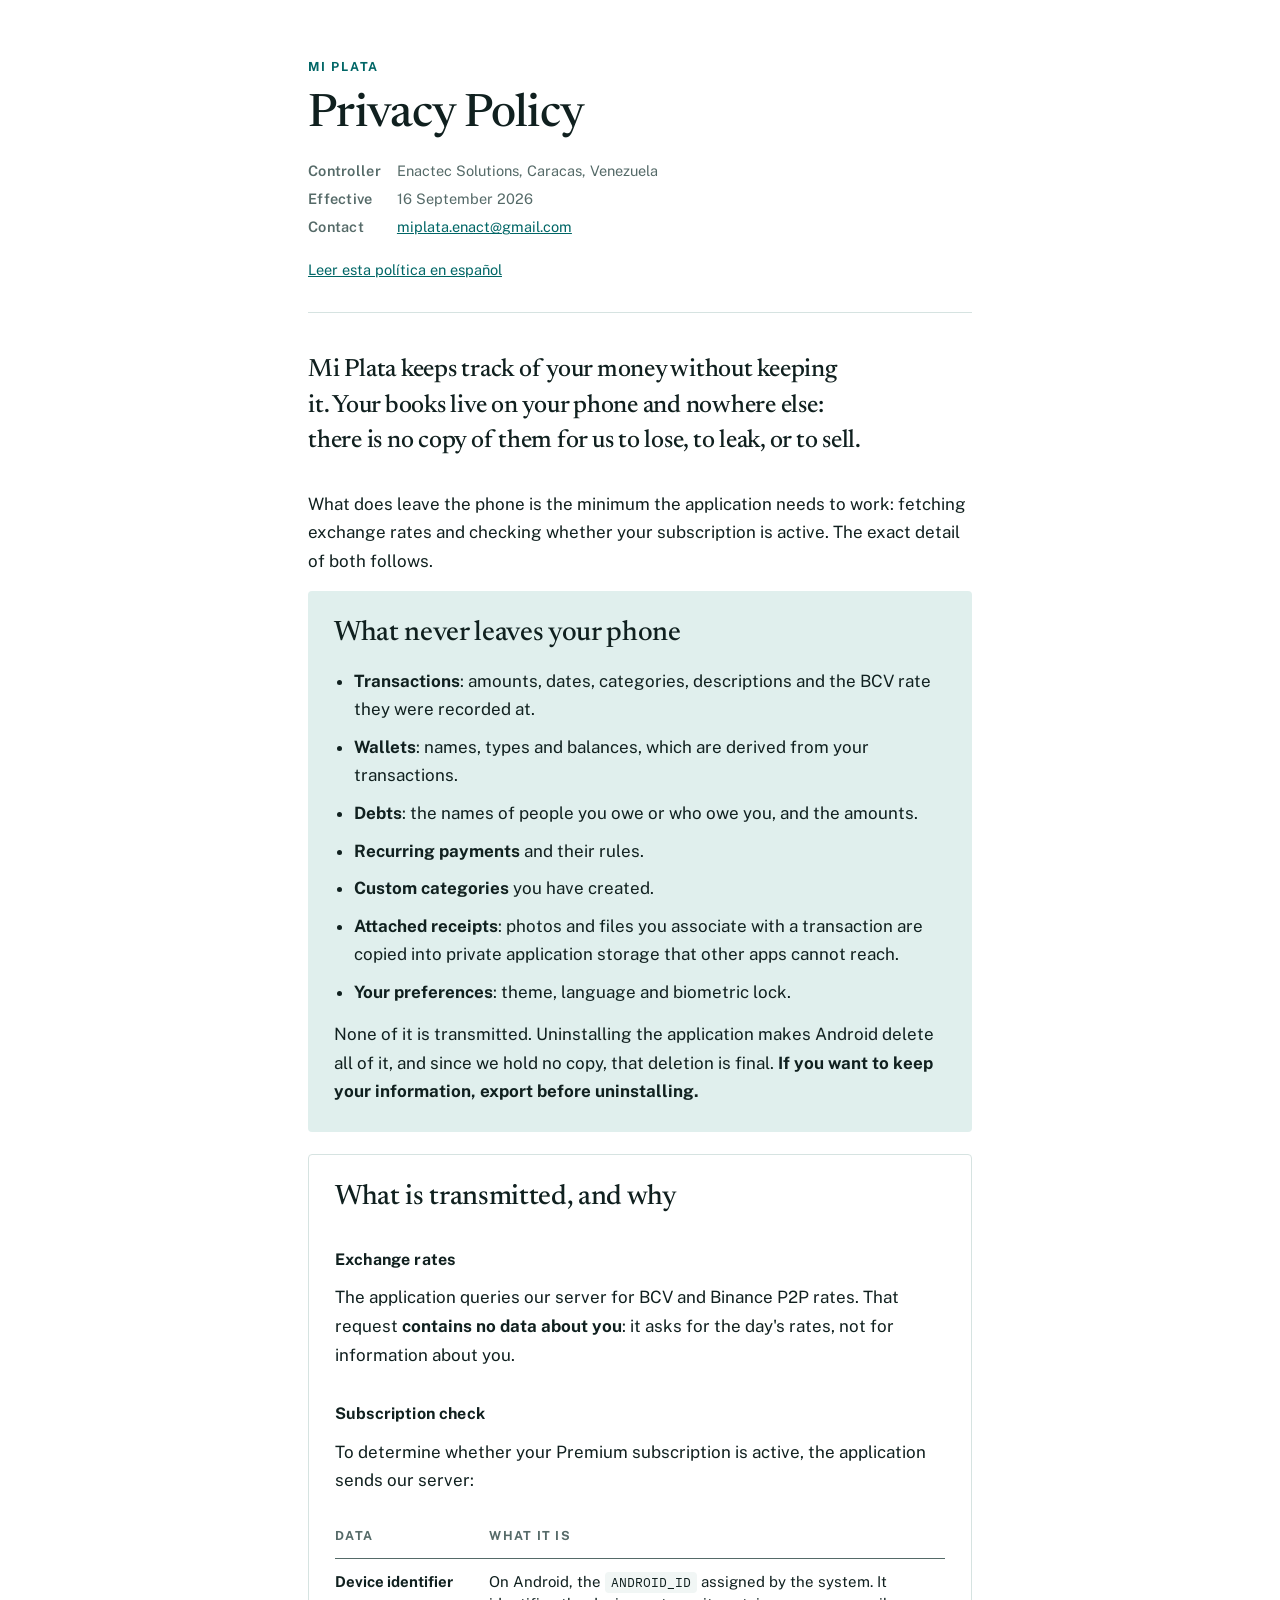
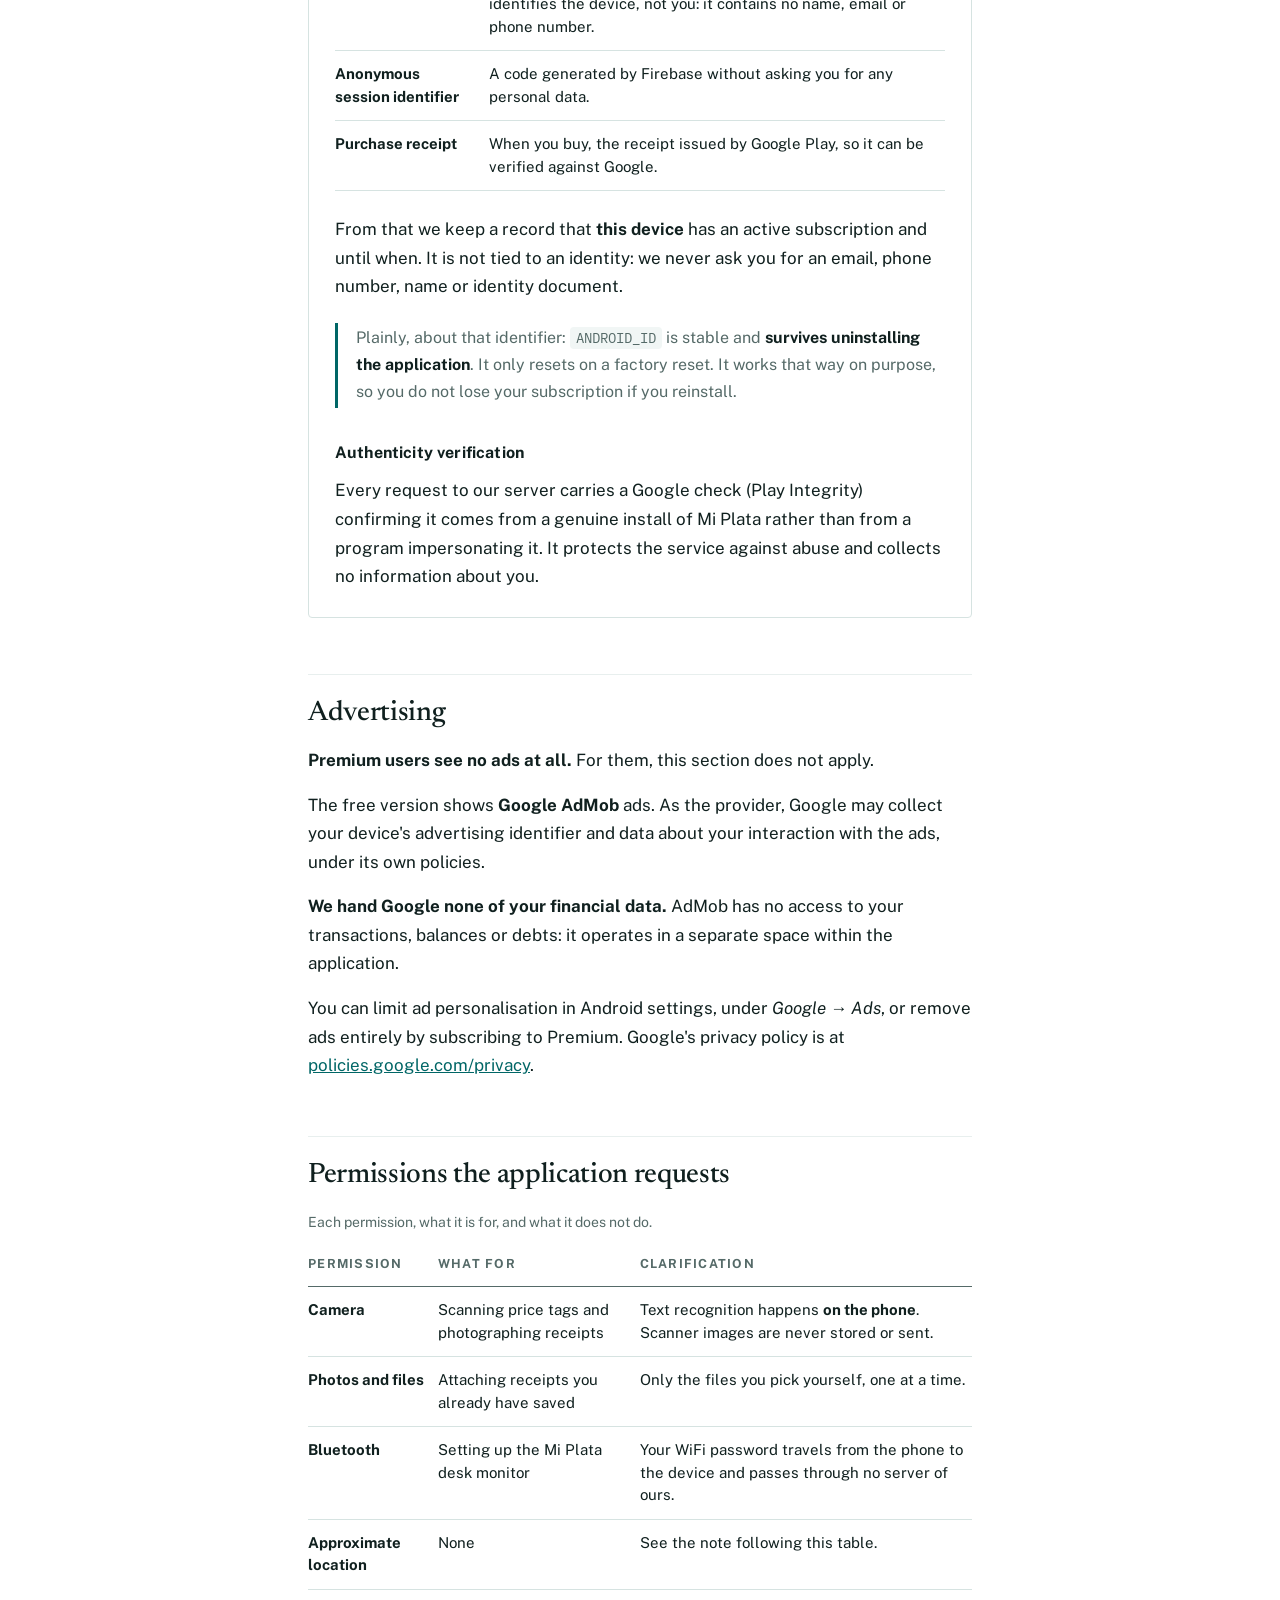
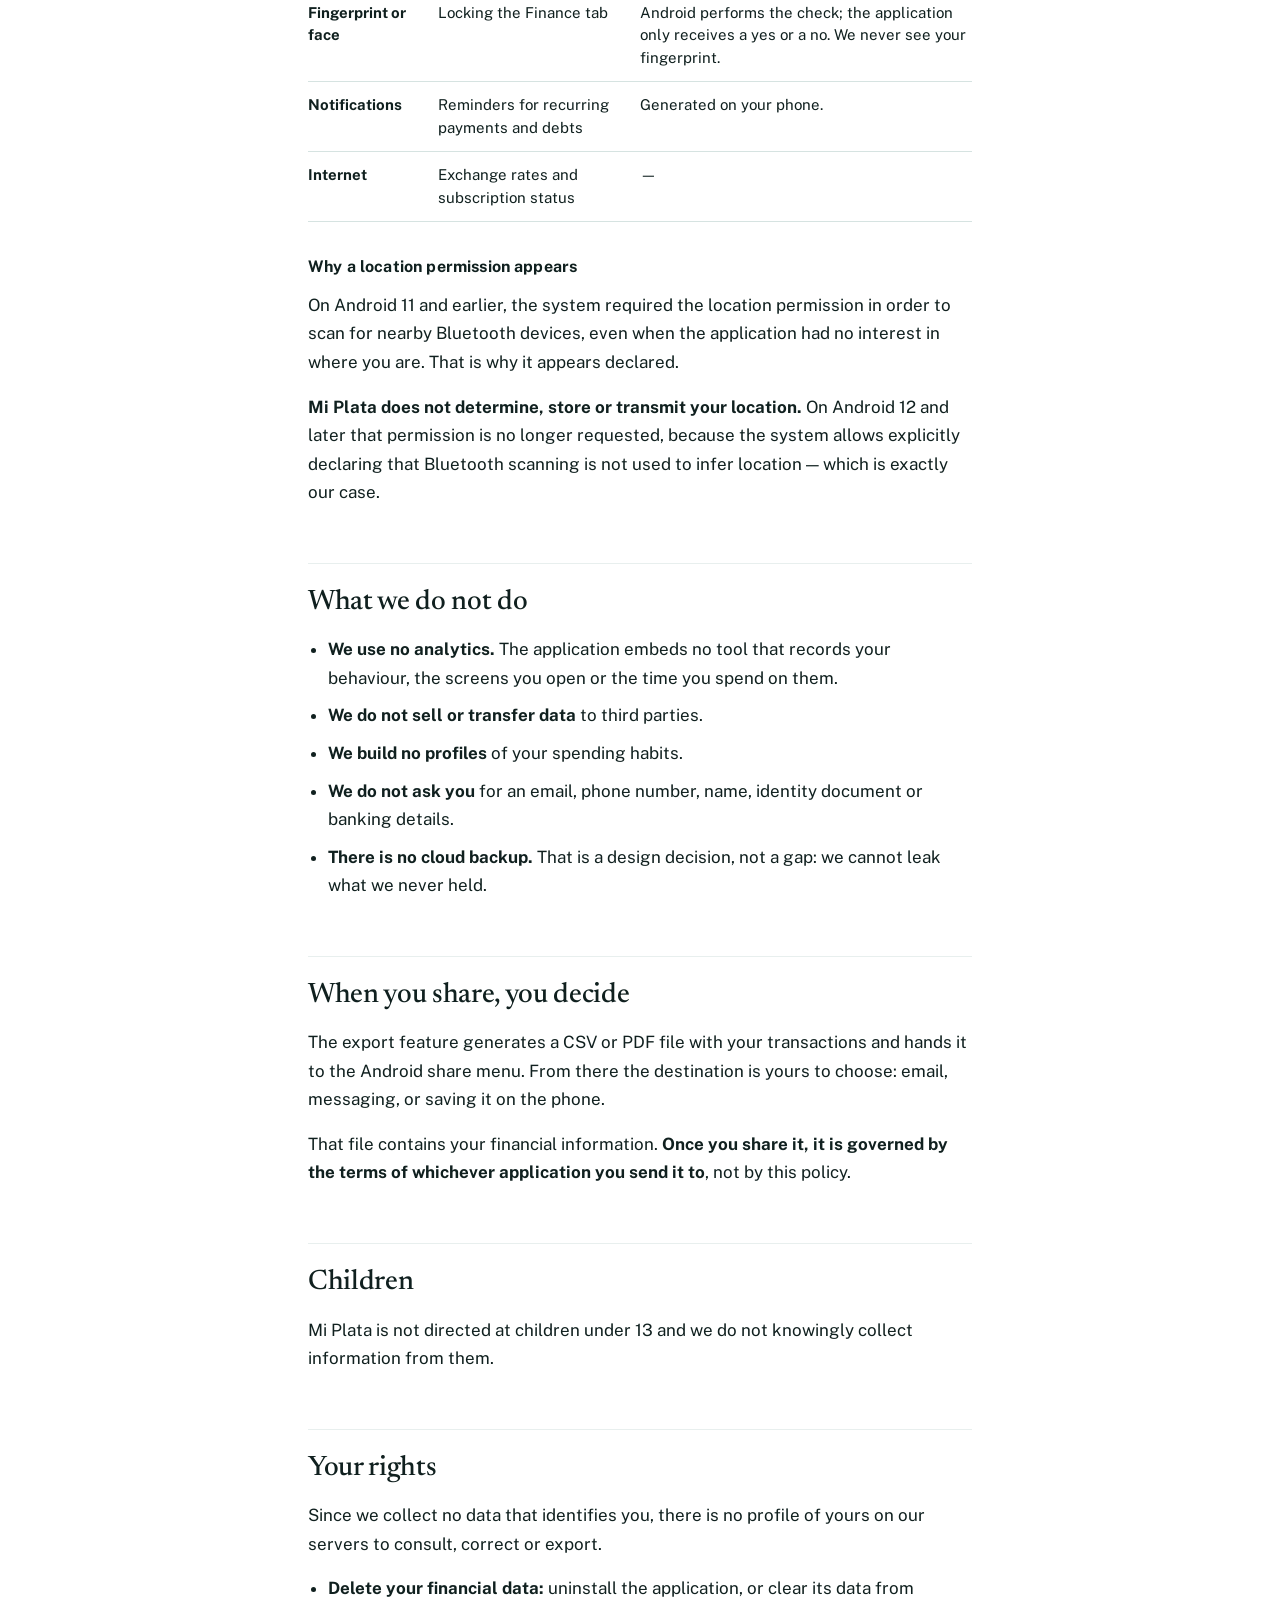
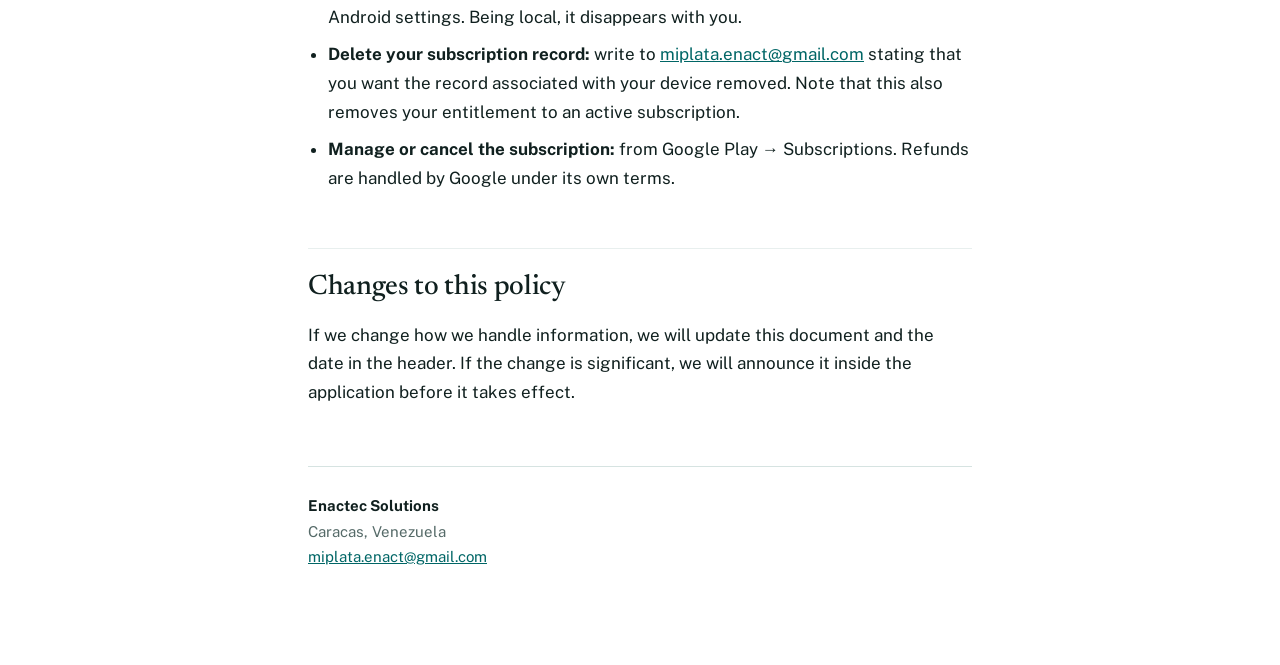
==== en/index.html @ 7cb0f6da "style: set the policy in the app's own visual identity The page is anchored on #006666, the colour t" ====
<!DOCTYPE html>
<html lang="en">
<head>
<meta charset="utf-8">
<meta name="viewport" content="width=device-width, initial-scale=1">
<title>Privacy Policy — Mi Plata</title>
<meta name="description" content="Mi Plata privacy policy. Your financial data never leaves your phone.">
<link rel="preconnect" href="https://fonts.googleapis.com">
<link rel="preconnect" href="https://fonts.gstatic.com" crossorigin>
<link rel="stylesheet" href="https://fonts.googleapis.com/css2?family=Newsreader:wght@400;500&family=Public+Sans:wght@400;600;700&family=IBM+Plex+Mono:wght@400&display=swap">
<link rel="stylesheet" href="../shared.css">
</head>
<body>
<div class="wrap">

<header class="masthead">
  <p class="eyebrow">Mi Plata</p>
  <h1>Privacy Policy</h1>
  <dl>
    <dt>Controller</dt><dd>Enactec Solutions, Caracas, Venezuela</dd>
    <dt>Effective</dt><dd>16 September 2026</dd>
    <dt>Contact</dt><dd><a href="mailto:miplata.enact@gmail.com">miplata.enact@gmail.com</a></dd>
  </dl>
  <p class="lang"><a href="../">Leer esta política en español</a></p>
</header>

<p class="thesis">Mi Plata keeps track of your money without keeping it. Your books live on your phone and nowhere else: there is no copy of them for us to lose, to leak, or to sell.</p>

<p>What does leave the phone is the minimum the application needs to work: fetching exchange rates and checking whether your subscription is active. The exact detail of both follows.</p>

<section class="stays">
  <h2>What never leaves your phone</h2>
  <ul>
    <li><strong>Transactions</strong>: amounts, dates, categories, descriptions and the BCV rate they were recorded at.</li>
    <li><strong>Wallets</strong>: names, types and balances, which are derived from your transactions.</li>
    <li><strong>Debts</strong>: the names of people you owe or who owe you, and the amounts.</li>
    <li><strong>Recurring payments</strong> and their rules.</li>
    <li><strong>Custom categories</strong> you have created.</li>
    <li><strong>Attached receipts</strong>: photos and files you associate with a transaction are copied into private application storage that other apps cannot reach.</li>
    <li><strong>Your preferences</strong>: theme, language and biometric lock.</li>
  </ul>
  <p>None of it is transmitted. Uninstalling the application makes Android delete all of it, and since we hold no copy, that deletion is final. <strong>If you want to keep your information, export before uninstalling.</strong></p>
</section>

<section class="leaves">
  <h2>What is transmitted, and why</h2>

  <h3>Exchange rates</h3>
  <p>The application queries our server for BCV and Binance P2P rates. That request <strong>contains no data about you</strong>: it asks for the day's rates, not for information about you.</p>

  <h3>Subscription check</h3>
  <p>To determine whether your Premium subscription is active, the application sends our server:</p>
  <div class="table-scroll">
    <table>
      <thead><tr><th scope="col">Data</th><th scope="col">What it is</th></tr></thead>
      <tbody>
        <tr><td><strong>Device identifier</strong></td><td>On Android, the <code>ANDROID_ID</code> assigned by the system. It identifies the device, not you: it contains no name, email or phone number.</td></tr>
        <tr><td><strong>Anonymous session identifier</strong></td><td>A code generated by Firebase without asking you for any personal data.</td></tr>
        <tr><td><strong>Purchase receipt</strong></td><td>When you buy, the receipt issued by Google Play, so it can be verified against Google.</td></tr>
      </tbody>
    </table>
  </div>
  <p>From that we keep a record that <strong>this device</strong> has an active subscription and until when. It is not tied to an identity: we never ask you for an email, phone number, name or identity document.</p>
  <div class="aside">
    <p>Plainly, about that identifier: <code>ANDROID_ID</code> is stable and <strong>survives uninstalling the application</strong>. It only resets on a factory reset. It works that way on purpose, so you do not lose your subscription if you reinstall.</p>
  </div>

  <h3>Authenticity verification</h3>
  <p>Every request to our server carries a Google check (Play Integrity) confirming it comes from a genuine install of Mi Plata rather than from a program impersonating it. It protects the service against abuse and collects no information about you.</p>
</section>

<h2>Advertising</h2>
<p><strong>Premium users see no ads at all.</strong> For them, this section does not apply.</p>
<p>The free version shows <strong>Google AdMob</strong> ads. As the provider, Google may collect your device's advertising identifier and data about your interaction with the ads, under its own policies.</p>
<p><strong>We hand Google none of your financial data.</strong> AdMob has no access to your transactions, balances or debts: it operates in a separate space within the application.</p>
<p>You can limit ad personalisation in Android settings, under <em>Google → Ads</em>, or remove ads entirely by subscribing to Premium. Google's privacy policy is at <a href="https://policies.google.com/privacy" rel="noopener">policies.google.com/privacy</a>.</p>

<h2>Permissions the application requests</h2>
<div class="table-scroll">
  <table>
    <caption>Each permission, what it is for, and what it does not do.</caption>
    <thead><tr><th scope="col">Permission</th><th scope="col">What for</th><th scope="col">Clarification</th></tr></thead>
    <tbody>
      <tr><td><strong>Camera</strong></td><td>Scanning price tags and photographing receipts</td><td>Text recognition happens <strong>on the phone</strong>. Scanner images are never stored or sent.</td></tr>
      <tr><td><strong>Photos and files</strong></td><td>Attaching receipts you already have saved</td><td>Only the files you pick yourself, one at a time.</td></tr>
      <tr><td><strong>Bluetooth</strong></td><td>Setting up the Mi Plata desk monitor</td><td>Your WiFi password travels from the phone to the device and passes through no server of ours.</td></tr>
      <tr><td><strong>Approximate location</strong></td><td>None</td><td>See the note following this table.</td></tr>
      <tr><td><strong>Fingerprint or face</strong></td><td>Locking the Finance tab</td><td>Android performs the check; the application only receives a yes or a no. We never see your fingerprint.</td></tr>
      <tr><td><strong>Notifications</strong></td><td>Reminders for recurring payments and debts</td><td>Generated on your phone.</td></tr>
      <tr><td><strong>Internet</strong></td><td>Exchange rates and subscription status</td><td>—</td></tr>
    </tbody>
  </table>
</div>

<h3>Why a location permission appears</h3>
<p>On Android 11 and earlier, the system required the location permission in order to scan for nearby Bluetooth devices, even when the application had no interest in where you are. That is why it appears declared.</p>
<p><strong>Mi Plata does not determine, store or transmit your location.</strong> On Android 12 and later that permission is no longer requested, because the system allows explicitly declaring that Bluetooth scanning is not used to infer location — which is exactly our case.</p>

<h2>What we do not do</h2>
<ul>
  <li><strong>We use no analytics.</strong> The application embeds no tool that records your behaviour, the screens you open or the time you spend on them.</li>
  <li><strong>We do not sell or transfer data</strong> to third parties.</li>
  <li><strong>We build no profiles</strong> of your spending habits.</li>
  <li><strong>We do not ask you</strong> for an email, phone number, name, identity document or banking details.</li>
  <li><strong>There is no cloud backup.</strong> That is a design decision, not a gap: we cannot leak what we never held.</li>
</ul>

<h2>When you share, you decide</h2>
<p>The export feature generates a CSV or PDF file with your transactions and hands it to the Android share menu. From there the destination is yours to choose: email, messaging, or saving it on the phone.</p>
<p>That file contains your financial information. <strong>Once you share it, it is governed by the terms of whichever application you send it to</strong>, not by this policy.</p>

<h2>Children</h2>
<p>Mi Plata is not directed at children under 13 and we do not knowingly collect information from them.</p>

<h2>Your rights</h2>
<p>Since we collect no data that identifies you, there is no profile of yours on our servers to consult, correct or export.</p>
<ul>
  <li><strong>Delete your financial data:</strong> uninstall the application, or clear its data from Android settings. Being local, it disappears with you.</li>
  <li><strong>Delete your subscription record:</strong> write to <a href="mailto:miplata.enact@gmail.com">miplata.enact@gmail.com</a> stating that you want the record associated with your device removed. Note that this also removes your entitlement to an active subscription.</li>
  <li><strong>Manage or cancel the subscription:</strong> from Google Play → Subscriptions. Refunds are handled by Google under its own terms.</li>
</ul>

<h2>Changes to this policy</h2>
<p>If we change how we handle information, we will update this document and the date in the header. If the change is significant, we will announce it inside the application before it takes effect.</p>

<footer>
  <p><strong>Enactec Solutions</strong><br>
  Caracas, Venezuela<br>
  <a href="mailto:miplata.enact@gmail.com">miplata.enact@gmail.com</a></p>
</footer>

</div>
</body>
</html>
---- shared.css ----
:root {
  color-scheme: light dark;
  --ground: #ffffff;
  --surface: #f1f6f5;
  --ink: #10201f;
  --ink-soft: #556a68;
  --accent: #006666;
  --accent-soft: #e0efed;
  --border: #d6e3e1;
  --rule: #e8efee;
}

@media (prefers-color-scheme: dark) {
  :root:not([data-theme="light"]) {
    --ground: #0e1615;
    --surface: #17211f;
    --ink: #e8f0ef;
    --ink-soft: #9db1af;
    --accent: #5cbfb5;
    --accent-soft: #142b28;
    --border: #273634;
    --rule: #1d2a28;
  }
}

:root[data-theme="dark"] {
  --ground: #0e1615;
  --surface: #17211f;
  --ink: #e8f0ef;
  --ink-soft: #9db1af;
  --accent: #5cbfb5;
  --accent-soft: #142b28;
  --border: #273634;
  --rule: #1d2a28;
}

* { box-sizing: border-box; }

body {
  margin: 0;
  background: var(--ground);
  color: var(--ink);
  font-family: "Public Sans", -apple-system, BlinkMacSystemFont, "Segoe UI", Roboto, Helvetica, Arial, sans-serif;
  font-size: 17px;
  line-height: 1.68;
  -webkit-text-size-adjust: 100%;
}

.wrap {
  max-width: 44rem;
  margin: 0 auto;
  padding-inline: 20px;
  padding-block: 0 80px;
}

/* ── Encabezado ─────────────────────────────────────────────────────────── */

.masthead {
  padding-block: 56px 30px;
  border-bottom: 1px solid var(--border);
  margin-bottom: 40px;
}

.eyebrow {
  margin: 0 0 14px;
  color: var(--accent);
  font-size: 12.5px;
  font-weight: 700;
  letter-spacing: .14em;
  text-transform: uppercase;
}

h1 {
  margin: 0 0 18px;
  font-family: Newsreader, Georgia, "Times New Roman", serif;
  font-size: clamp(32px, 7vw, 46px);
  font-weight: 500;
  line-height: 1.08;
  letter-spacing: -.015em;
  text-wrap: balance;
}

.masthead dl {
  display: grid;
  grid-template-columns: auto 1fr;
  gap: 4px 16px;
  margin: 0;
  font-size: 14.5px;
  color: var(--ink-soft);
}

.masthead dt {
  font-weight: 600;
  letter-spacing: .02em;
}

.masthead dd { margin: 0; }

.masthead a { color: var(--accent); }

.lang { margin: 18px 0 0; font-size: 14.5px; }

/* ── Tesis ──────────────────────────────────────────────────────────────── */

.thesis {
  margin: 0 0 30px;
  font-family: Newsreader, Georgia, serif;
  font-size: clamp(21px, 3.6vw, 25px);
  font-weight: 500;
  line-height: 1.42;
  letter-spacing: -.01em;
  text-wrap: balance;
}

/* ── Tipografía de sección ──────────────────────────────────────────────── */

h2 {
  margin: 56px 0 16px;
  padding-top: 22px;
  border-top: 1px solid var(--rule);
  font-family: Newsreader, Georgia, serif;
  font-size: clamp(23px, 4vw, 28px);
  font-weight: 500;
  line-height: 1.2;
  letter-spacing: -.012em;
  text-wrap: balance;
}

h3 {
  margin: 32px 0 10px;
  font-size: 16px;
  font-weight: 700;
  letter-spacing: .01em;
}

p { margin: 0 0 16px; }

ul { margin: 0 0 16px; padding-left: 20px; }

li { margin: 9px 0; }

a { color: var(--accent); }

a:focus-visible,
th a:focus-visible {
  outline: 2px solid var(--accent);
  outline-offset: 3px;
  border-radius: 2px;
}

code {
  font-family: "IBM Plex Mono", ui-monospace, "SFMono-Regular", Consolas, monospace;
  font-size: .87em;
  background: var(--surface);
  padding: 2px 6px;
  border-radius: 4px;
}

/* ── El binario que gobierna el documento ───────────────────────────────── */
/*
   Lo que nunca sale del telefono y lo que si sale reciben tratamientos
   distintos a proposito: la distincion se lee antes de leerse.
*/

.stays {
  background: var(--accent-soft);
  border-radius: 4px;
  padding: 26px 26px 10px;
  margin-bottom: 22px;
}

.stays h2 {
  margin-top: 0;
  padding-top: 0;
  border-top: 0;
}

.leaves {
  border: 1px solid var(--border);
  border-radius: 4px;
  padding: 26px 26px 10px;
  margin-bottom: 22px;
}

.leaves h2 {
  margin-top: 0;
  padding-top: 0;
  border-top: 0;
}

.stays ul,
.leaves ul { margin-bottom: 14px; }

/* ── Aparte ─────────────────────────────────────────────────────────────── */

.aside {
  border-left: 3px solid var(--accent);
  padding: 2px 0 2px 18px;
  margin: 22px 0;
  color: var(--ink-soft);
  font-size: 16px;
}

.aside p:last-child { margin-bottom: 0; }

.aside strong { color: var(--ink); }

/* ── Tablas ─────────────────────────────────────────────────────────────── */

.table-scroll {
  overflow-x: auto;
  margin: 20px 0 24px;
}

table {
  border-collapse: collapse;
  width: 100%;
  min-width: 34rem;
  font-size: 15px;
  line-height: 1.5;
}

caption {
  text-align: left;
  color: var(--ink-soft);
  font-size: 14px;
  padding-bottom: 10px;
}

th, td {
  border-bottom: 1px solid var(--border);
  padding: 12px 14px 12px 0;
  text-align: left;
  vertical-align: top;
}

th {
  font-size: 12.5px;
  font-weight: 700;
  letter-spacing: .1em;
  text-transform: uppercase;
  color: var(--ink-soft);
  border-bottom-color: var(--ink-soft);
}

td:last-child, th:last-child { padding-right: 0; }

/* ── Pie ────────────────────────────────────────────────────────────────── */

footer {
  margin-top: 60px;
  padding-top: 26px;
  border-top: 1px solid var(--border);
  color: var(--ink-soft);
  font-size: 15px;
}

footer strong { color: var(--ink); }

@media (max-width: 460px) {
  .stays, .leaves { padding: 20px 18px 8px; }
}
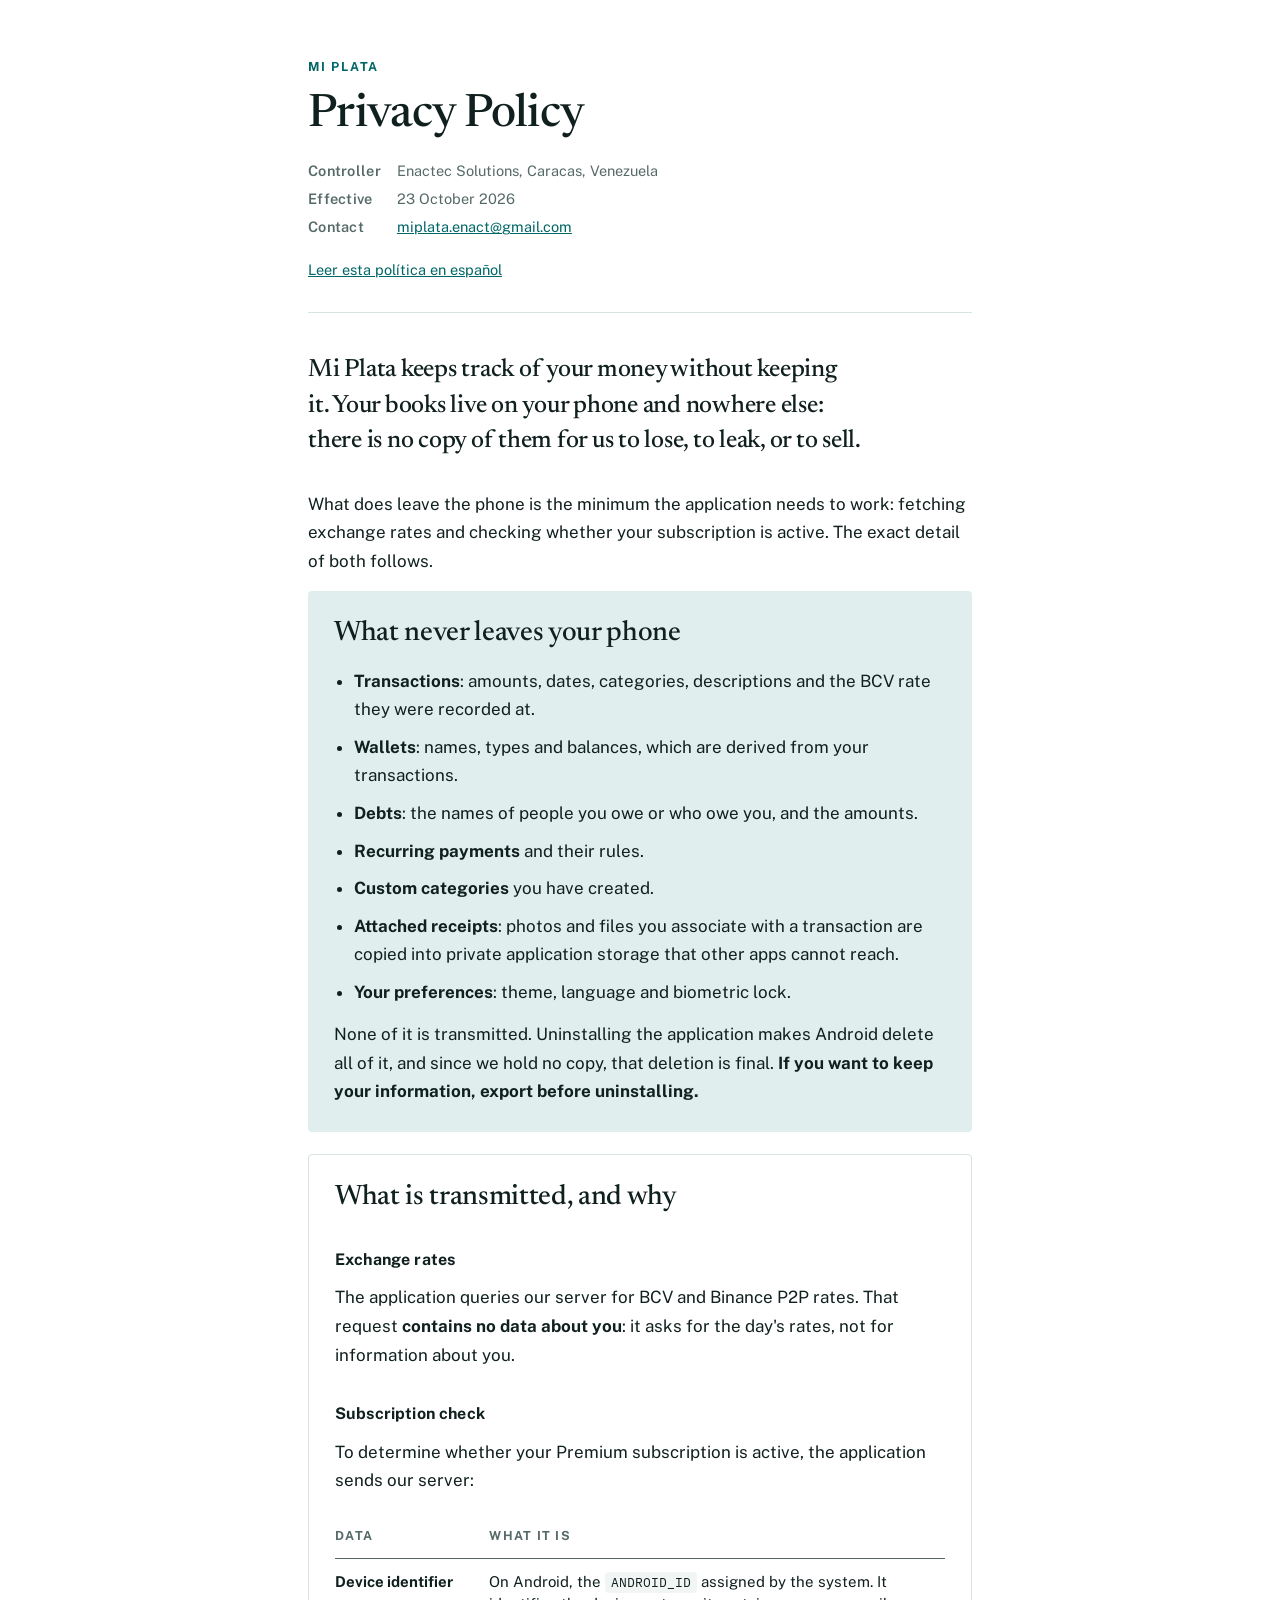
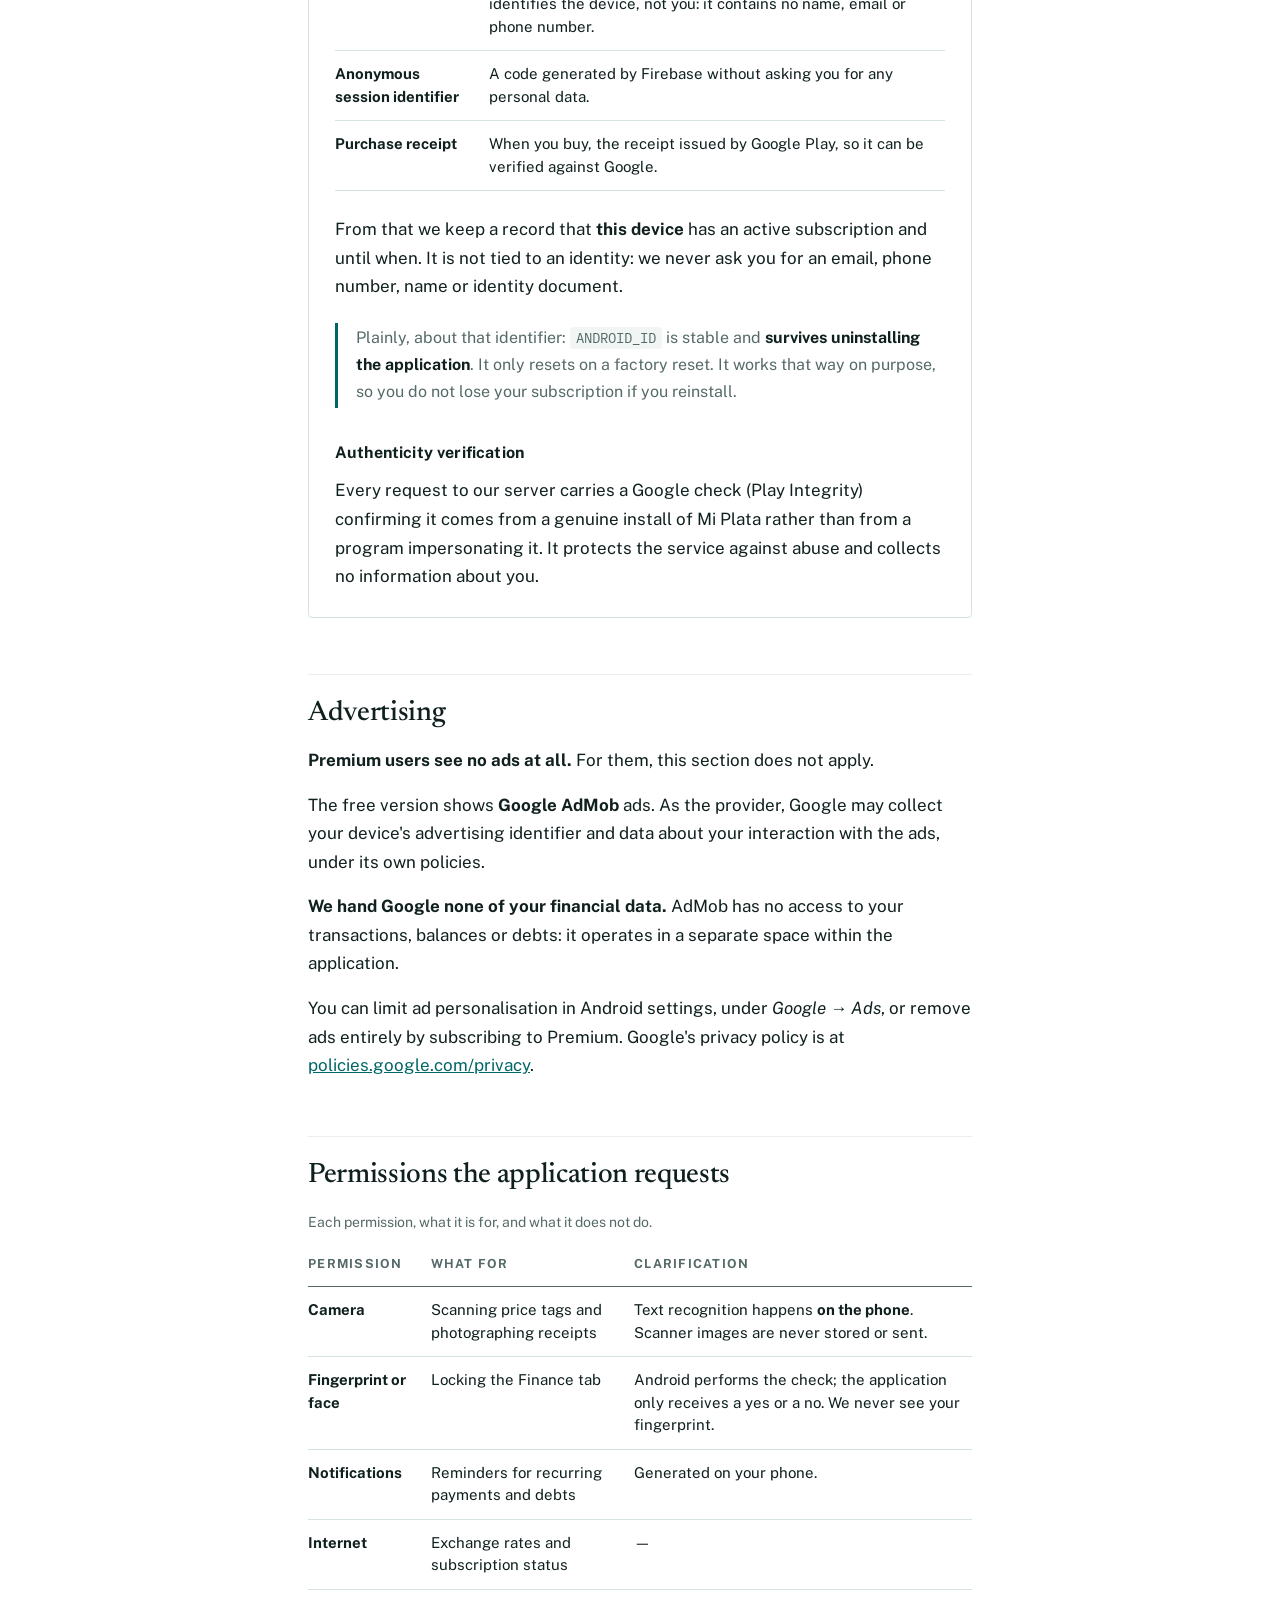
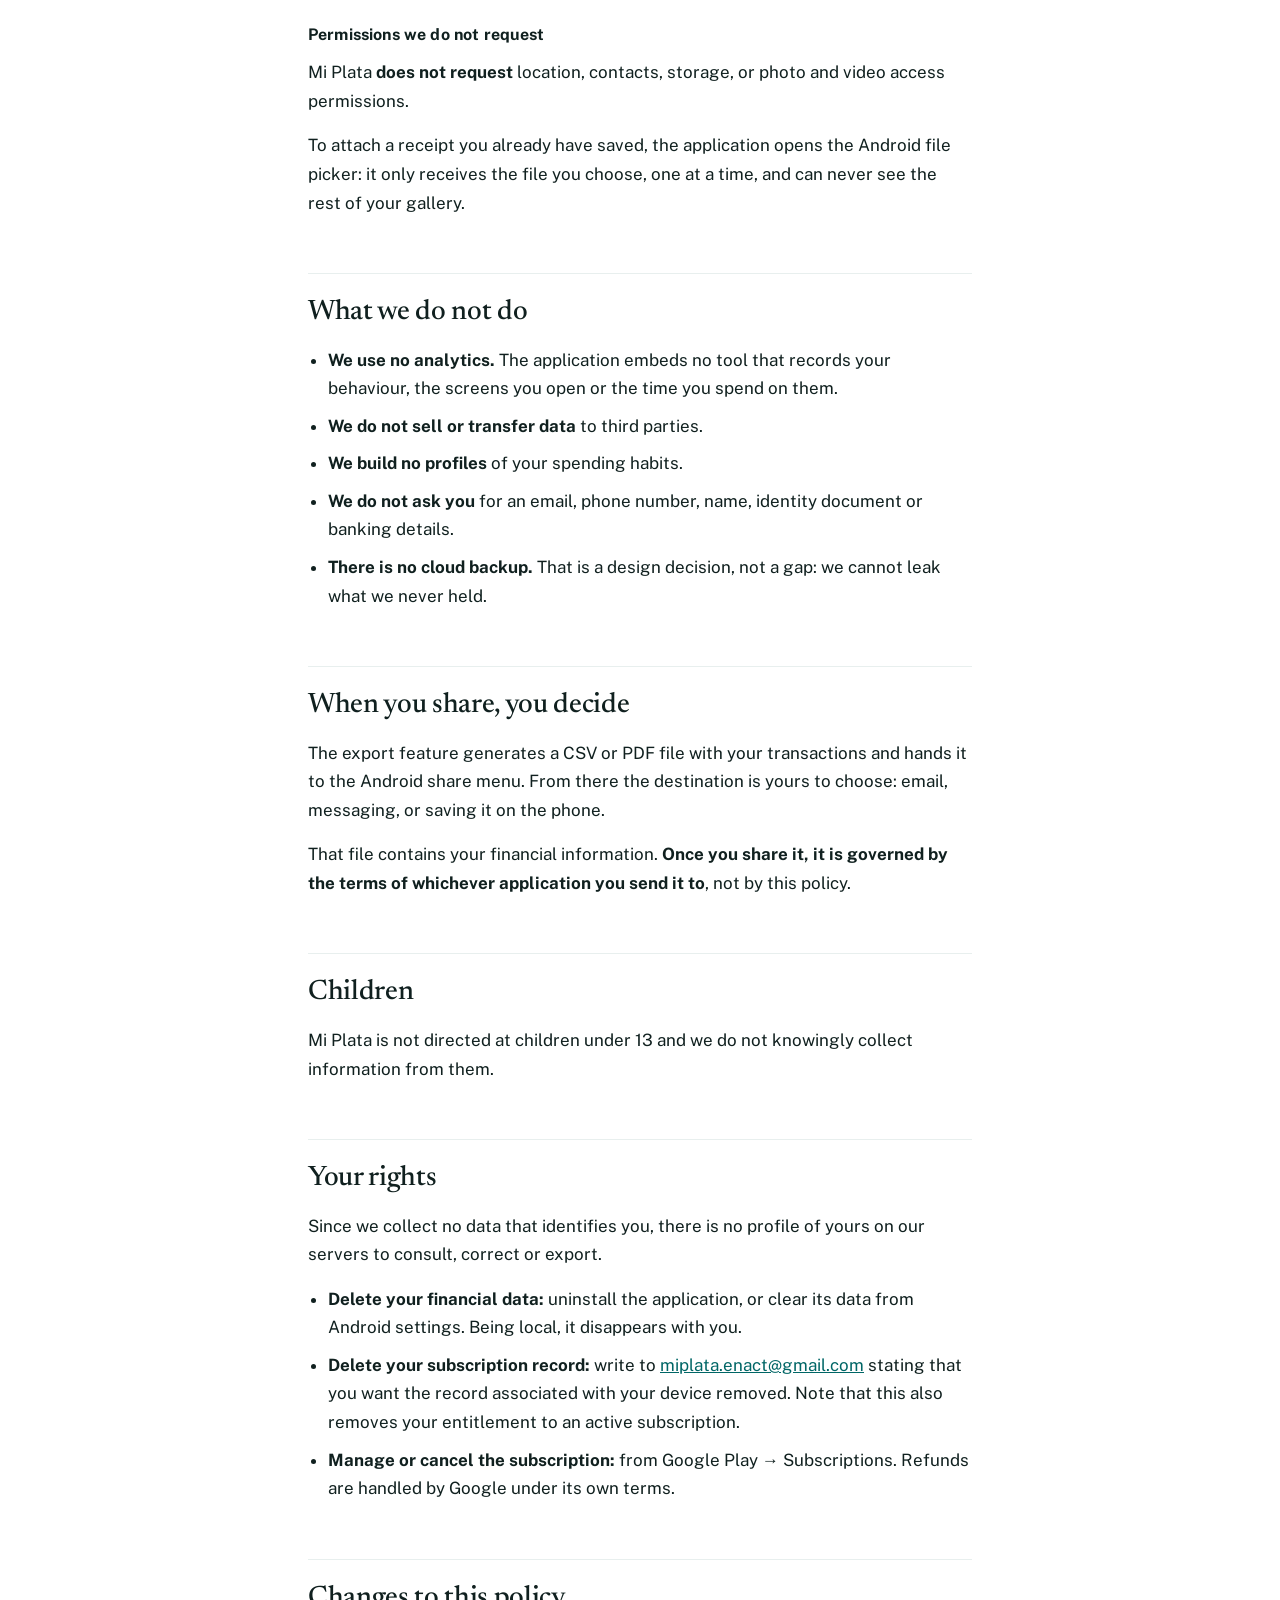
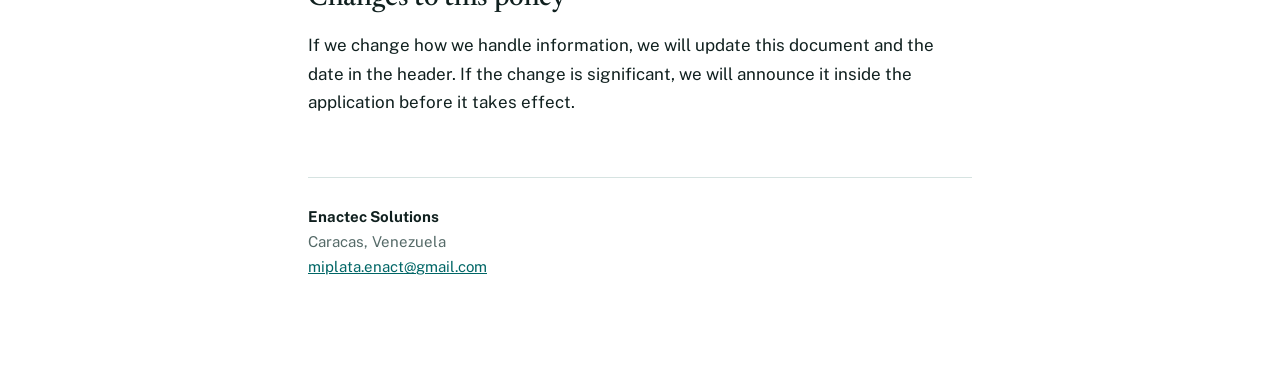
==== commit 9ebee314: "docs: drop the Bluetooth and location permissions from the policy The app no longer configures the d" ====
--- a/en/index.html
+++ b/en/index.html
@@ -18,7 +18,7 @@
   <h1>Privacy Policy</h1>
   <dl>
     <dt>Controller</dt><dd>Enactec Solutions, Caracas, Venezuela</dd>
-    <dt>Effective</dt><dd>16 September 2026</dd>
+    <dt>Effective</dt><dd>23 October 2026</dd>
     <dt>Contact</dt><dd><a href="mailto:miplata.enact@gmail.com">miplata.enact@gmail.com</a></dd>
   </dl>
   <p class="lang"><a href="../">Leer esta política en español</a></p>
@@ -82,9 +82,6 @@
     <thead><tr><th scope="col">Permission</th><th scope="col">What for</th><th scope="col">Clarification</th></tr></thead>
     <tbody>
       <tr><td><strong>Camera</strong></td><td>Scanning price tags and photographing receipts</td><td>Text recognition happens <strong>on the phone</strong>. Scanner images are never stored or sent.</td></tr>
-      <tr><td><strong>Photos and files</strong></td><td>Attaching receipts you already have saved</td><td>Only the files you pick yourself, one at a time.</td></tr>
-      <tr><td><strong>Bluetooth</strong></td><td>Setting up the Mi Plata desk monitor</td><td>Your WiFi password travels from the phone to the device and passes through no server of ours.</td></tr>
-      <tr><td><strong>Approximate location</strong></td><td>None</td><td>See the note following this table.</td></tr>
       <tr><td><strong>Fingerprint or face</strong></td><td>Locking the Finance tab</td><td>Android performs the check; the application only receives a yes or a no. We never see your fingerprint.</td></tr>
       <tr><td><strong>Notifications</strong></td><td>Reminders for recurring payments and debts</td><td>Generated on your phone.</td></tr>
       <tr><td><strong>Internet</strong></td><td>Exchange rates and subscription status</td><td>—</td></tr>
@@ -92,9 +89,9 @@
   </table>
 </div>
 
-<h3>Why a location permission appears</h3>
-<p>On Android 11 and earlier, the system required the location permission in order to scan for nearby Bluetooth devices, even when the application had no interest in where you are. That is why it appears declared.</p>
-<p><strong>Mi Plata does not determine, store or transmit your location.</strong> On Android 12 and later that permission is no longer requested, because the system allows explicitly declaring that Bluetooth scanning is not used to infer location — which is exactly our case.</p>
+<h3>Permissions we do not request</h3>
+<p>Mi Plata <strong>does not request</strong> location, contacts, storage, or photo and video access permissions.</p>
+<p>To attach a receipt you already have saved, the application opens the Android file picker: it only receives the file you choose, one at a time, and can never see the rest of your gallery.</p>
 
 <h2>What we do not do</h2>
 <ul>
@@ -112,7 +109,7 @@
 <h2>Children</h2>
 <p>Mi Plata is not directed at children under 13 and we do not knowingly collect information from them.</p>
 
-<h2>Your rights</h2>
+<h2 id="eliminar-datos">Your rights</h2>
 <p>Since we collect no data that identifies you, there is no profile of yours on our servers to consult, correct or export.</p>
 <ul>
   <li><strong>Delete your financial data:</strong> uninstall the application, or clear its data from Android settings. Being local, it disappears with you.</li>
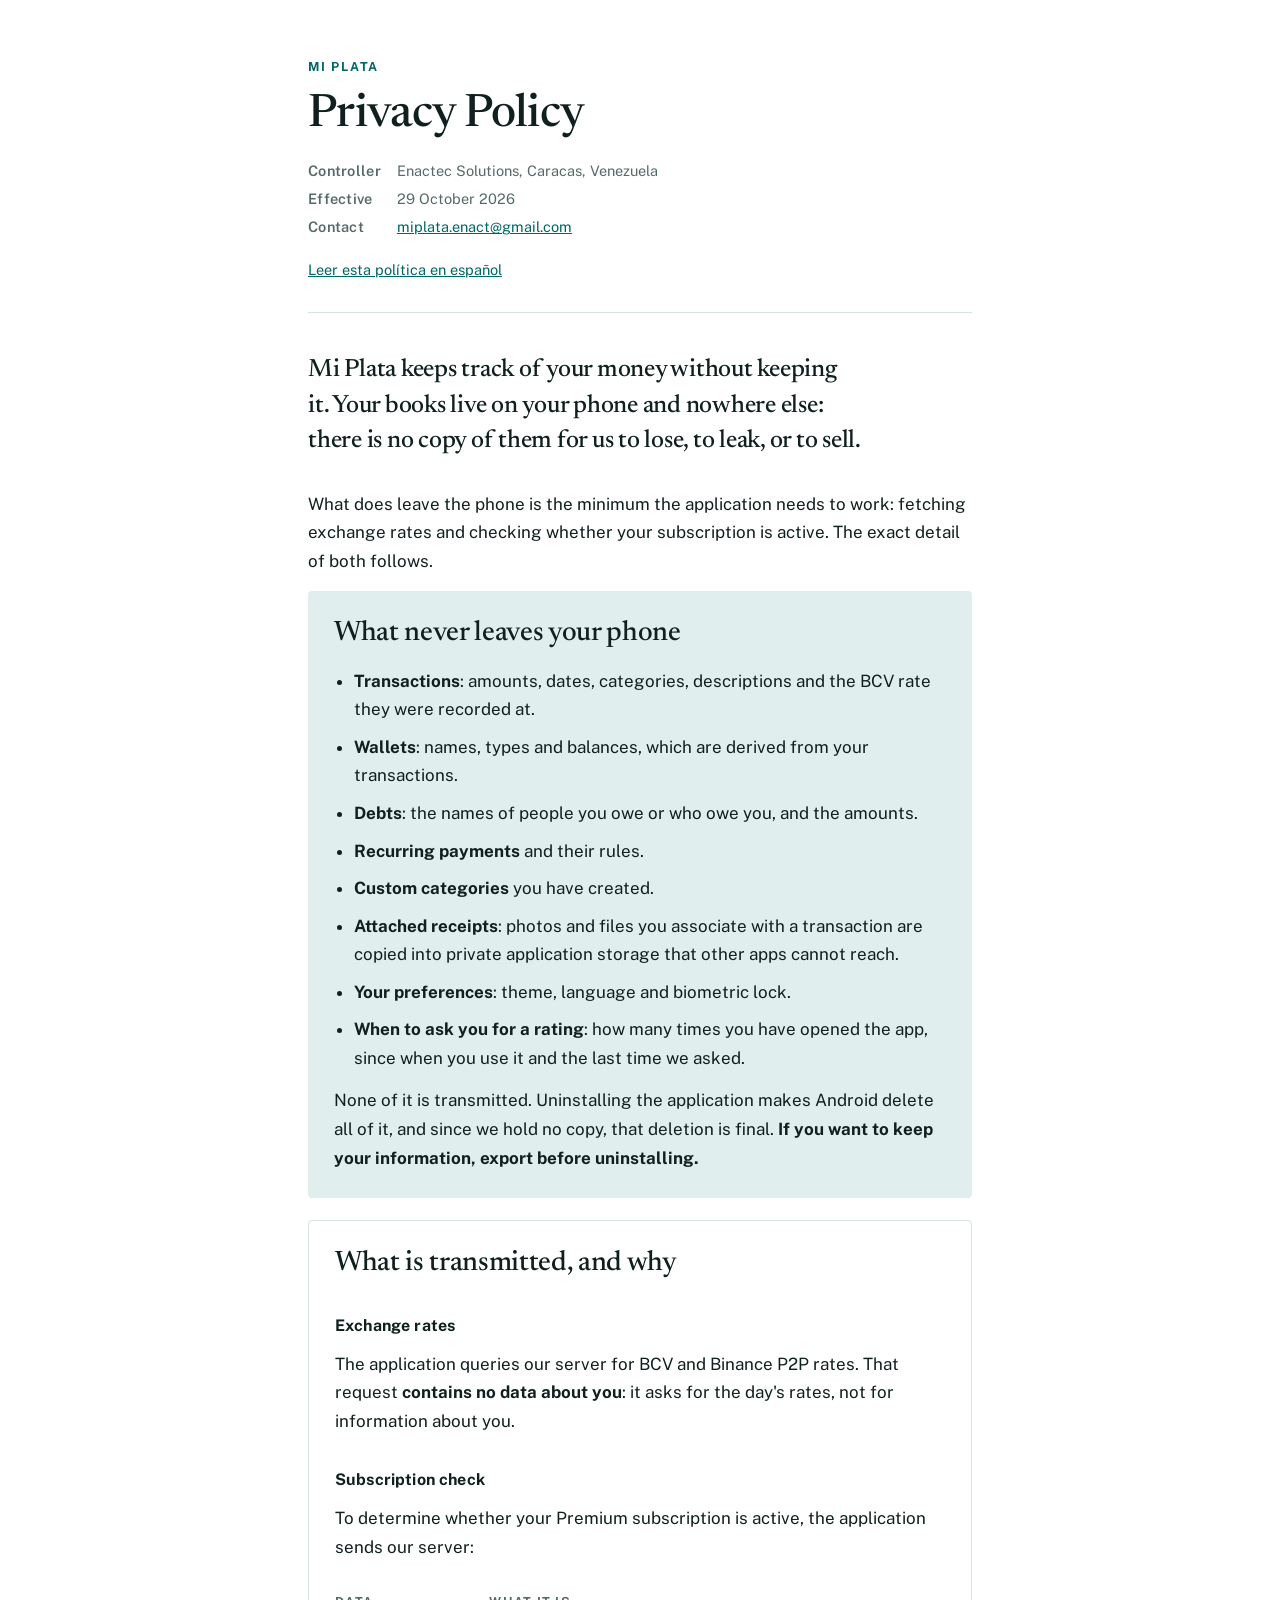
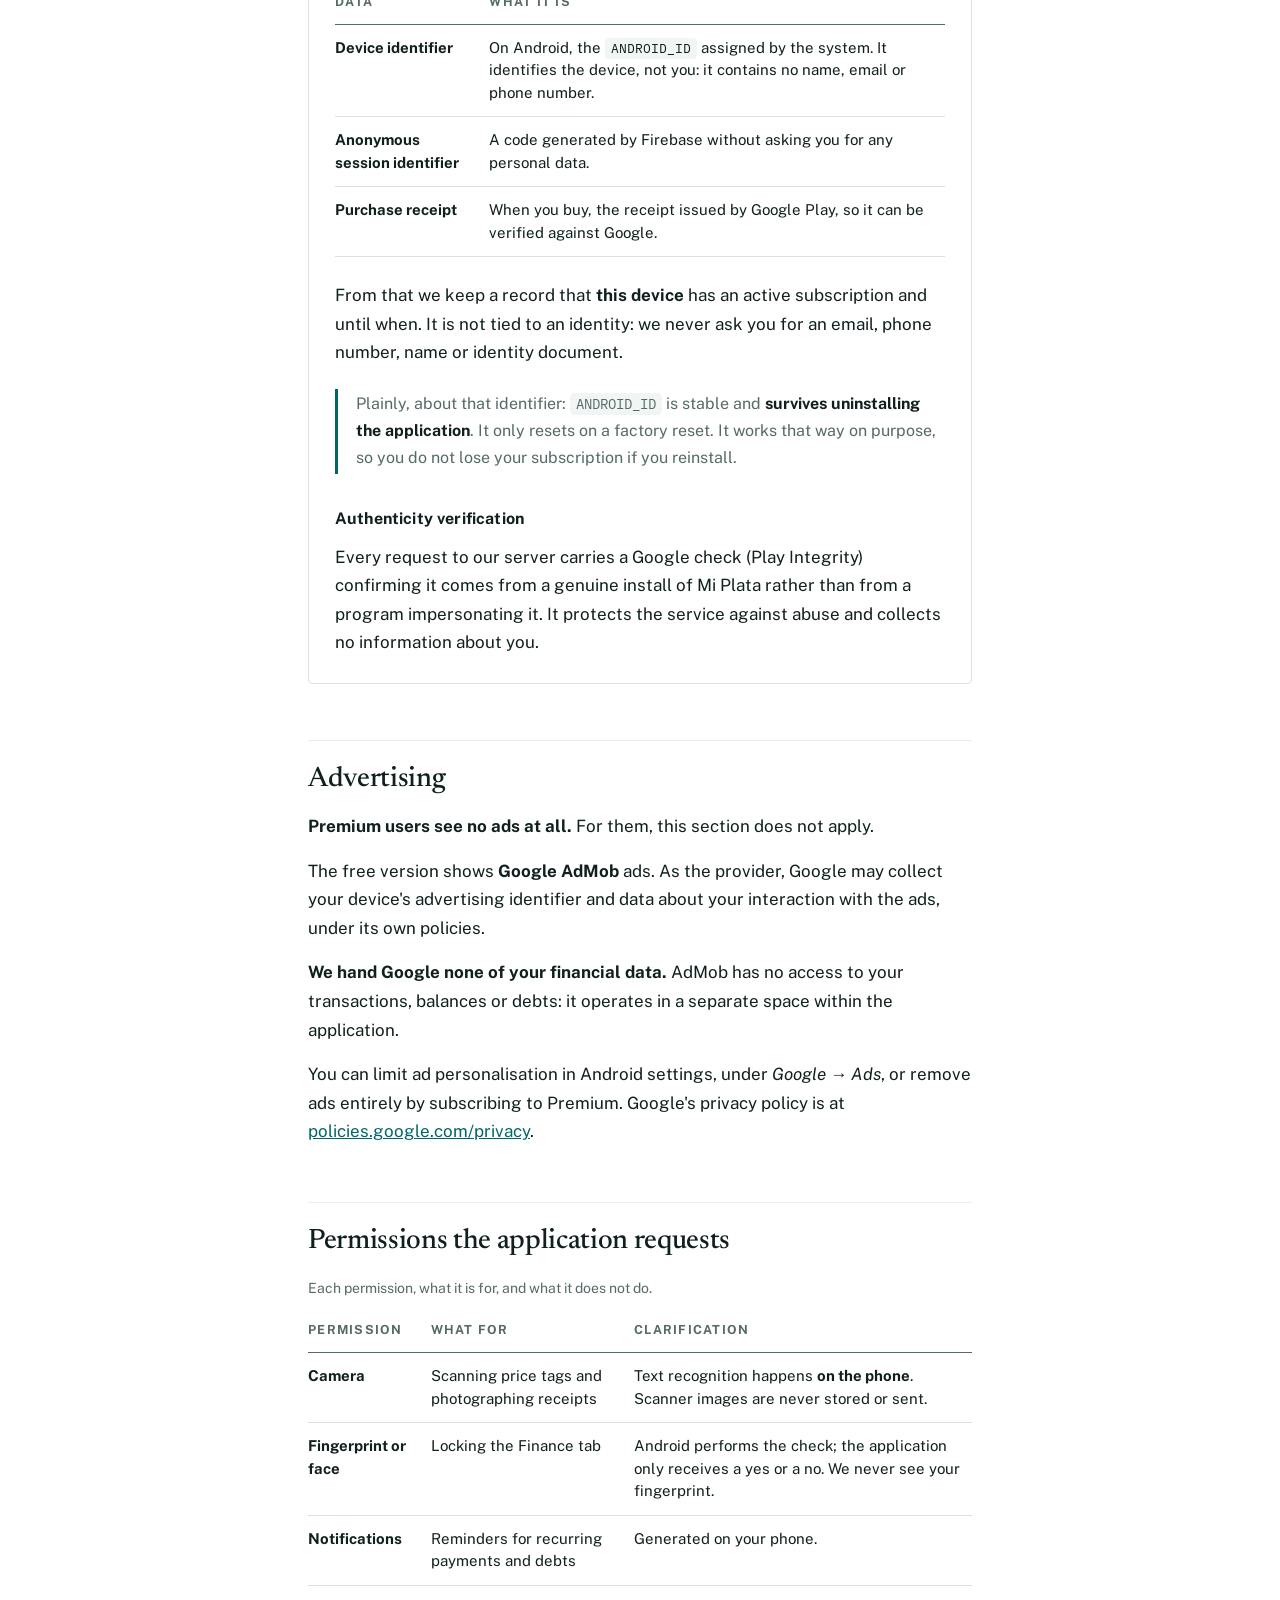
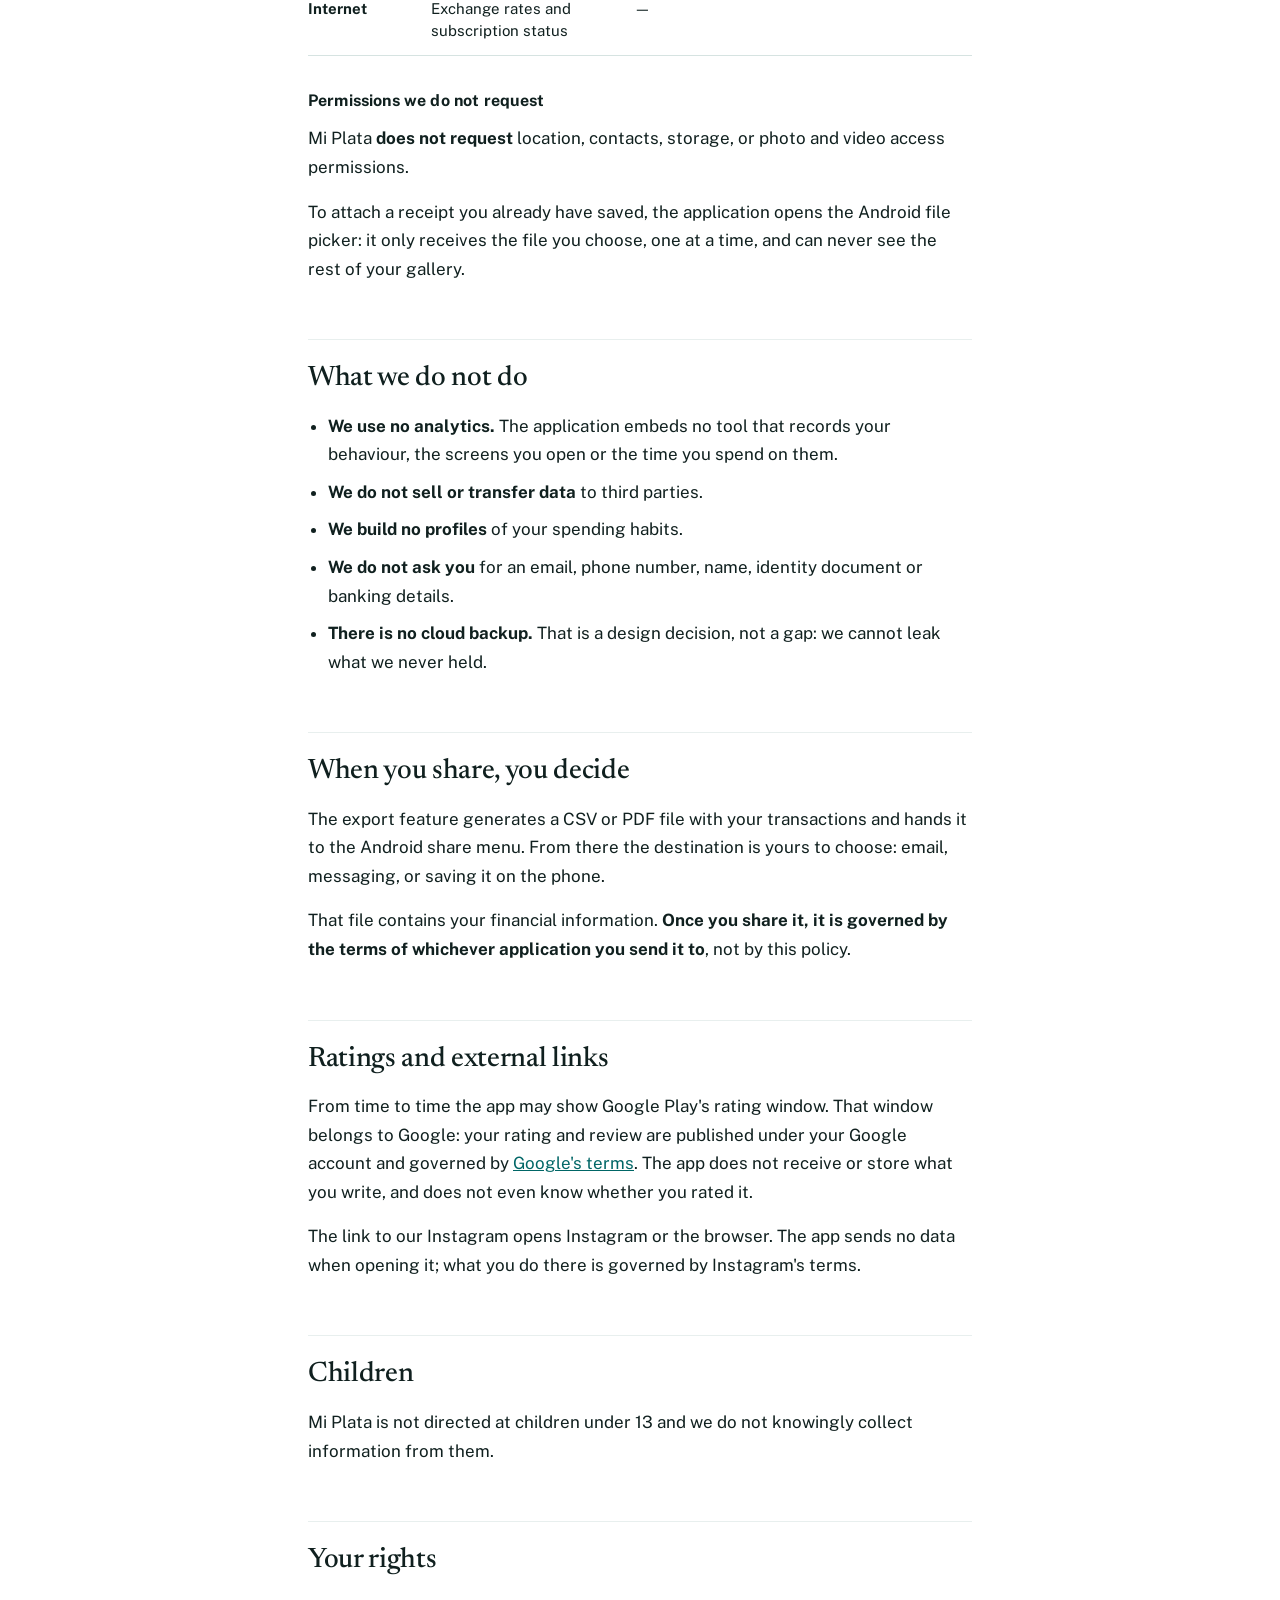
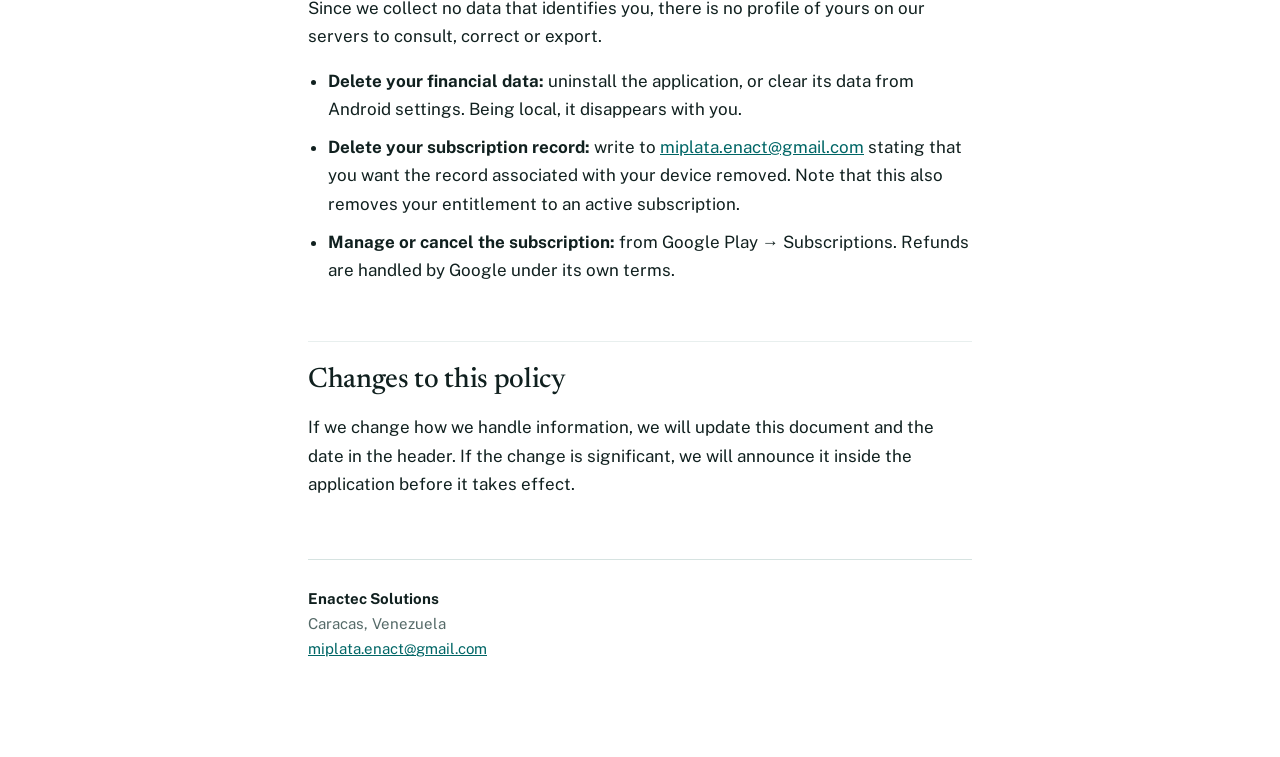
==== commit 81ae9fd9: "docs: cover the rating prompt and the Instagram link The app now asks for a Google Play rating and l" ====
--- a/en/index.html
+++ b/en/index.html
@@ -18,7 +18,7 @@
   <h1>Privacy Policy</h1>
   <dl>
     <dt>Controller</dt><dd>Enactec Solutions, Caracas, Venezuela</dd>
-    <dt>Effective</dt><dd>23 October 2026</dd>
+    <dt>Effective</dt><dd>29 October 2026</dd>
     <dt>Contact</dt><dd><a href="mailto:miplata.enact@gmail.com">miplata.enact@gmail.com</a></dd>
   </dl>
   <p class="lang"><a href="../">Leer esta política en español</a></p>
@@ -38,6 +38,7 @@
     <li><strong>Custom categories</strong> you have created.</li>
     <li><strong>Attached receipts</strong>: photos and files you associate with a transaction are copied into private application storage that other apps cannot reach.</li>
     <li><strong>Your preferences</strong>: theme, language and biometric lock.</li>
+    <li><strong>When to ask you for a rating</strong>: how many times you have opened the app, since when you use it and the last time we asked.</li>
   </ul>
   <p>None of it is transmitted. Uninstalling the application makes Android delete all of it, and since we hold no copy, that deletion is final. <strong>If you want to keep your information, export before uninstalling.</strong></p>
 </section>
@@ -106,6 +107,10 @@
 <p>The export feature generates a CSV or PDF file with your transactions and hands it to the Android share menu. From there the destination is yours to choose: email, messaging, or saving it on the phone.</p>
 <p>That file contains your financial information. <strong>Once you share it, it is governed by the terms of whichever application you send it to</strong>, not by this policy.</p>
 
+<h2>Ratings and external links</h2>
+<p>From time to time the app may show Google Play's rating window. That window belongs to Google: your rating and review are published under your Google account and governed by <a href="https://policies.google.com/privacy">Google's terms</a>. The app does not receive or store what you write, and does not even know whether you rated it.</p>
+<p>The link to our Instagram opens Instagram or the browser. The app sends no data when opening it; what you do there is governed by Instagram's terms.</p>
+
 <h2>Children</h2>
 <p>Mi Plata is not directed at children under 13 and we do not knowingly collect information from them.</p>
 
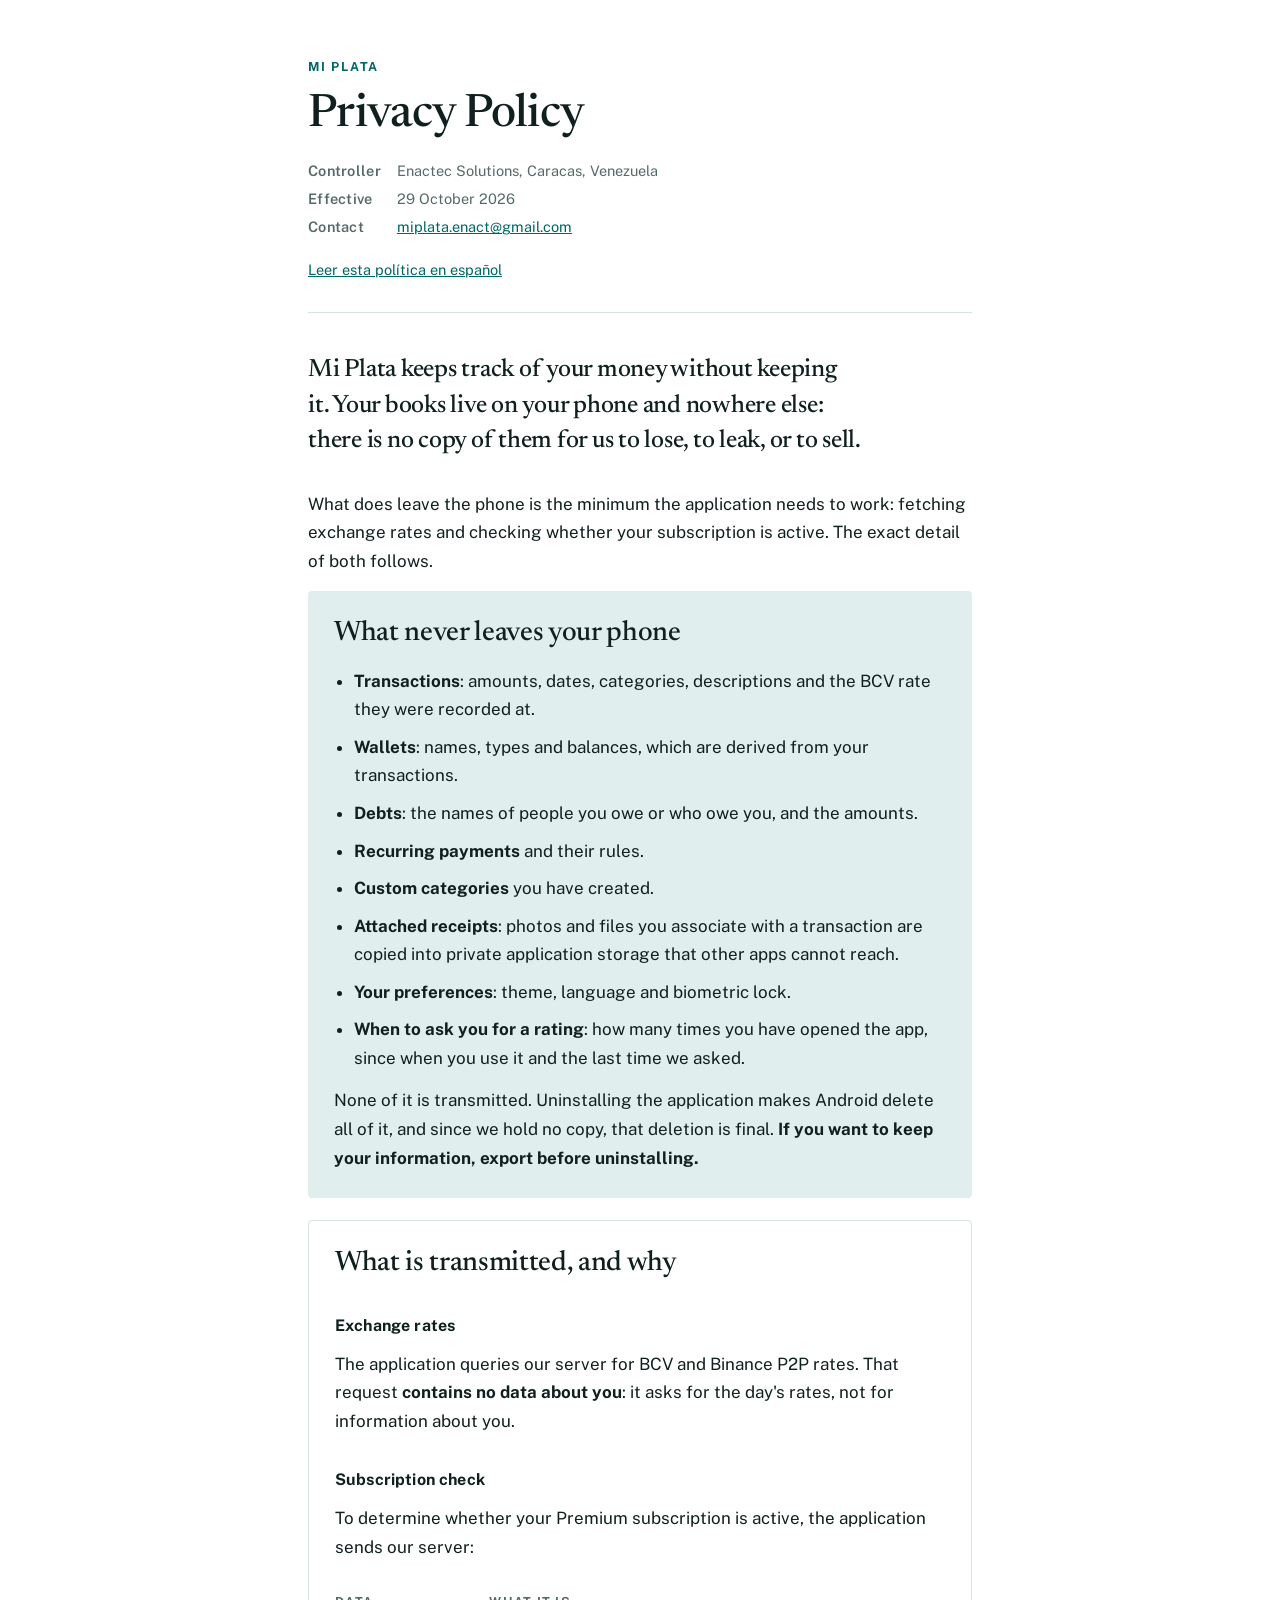
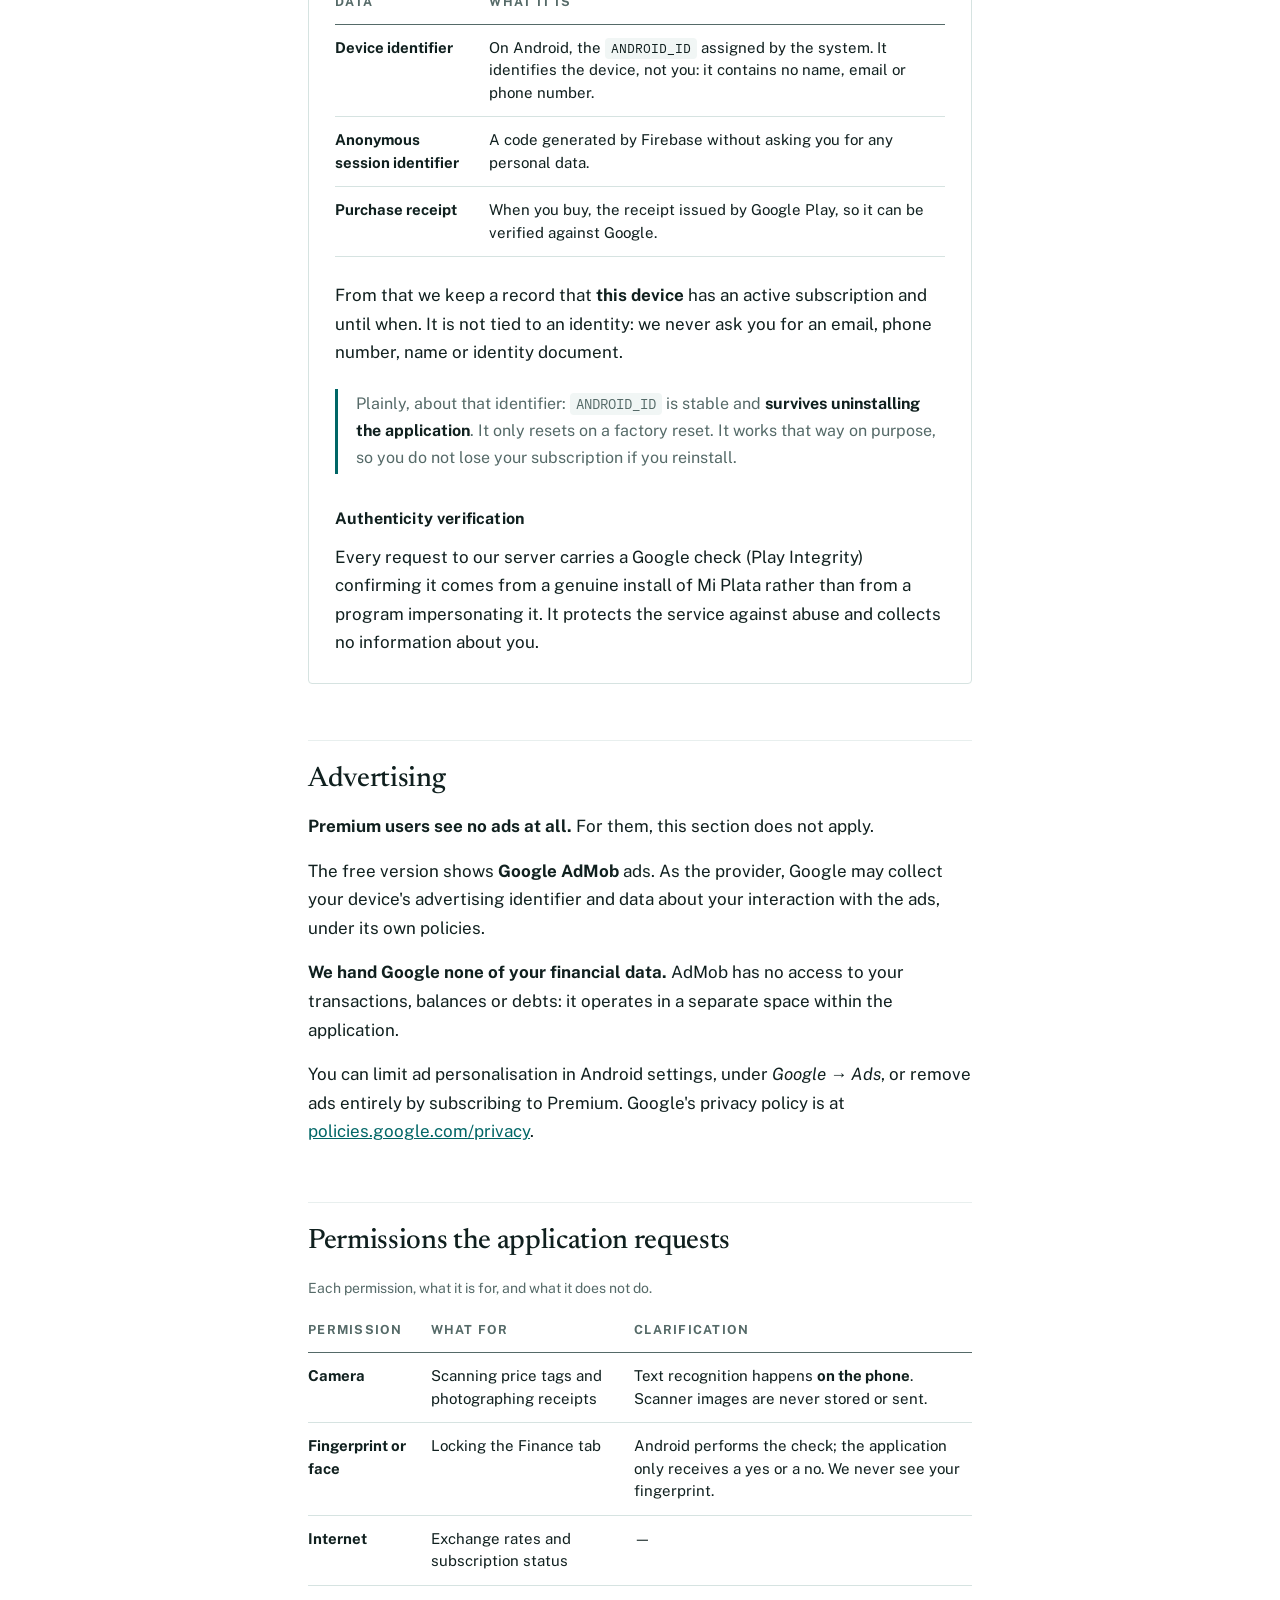
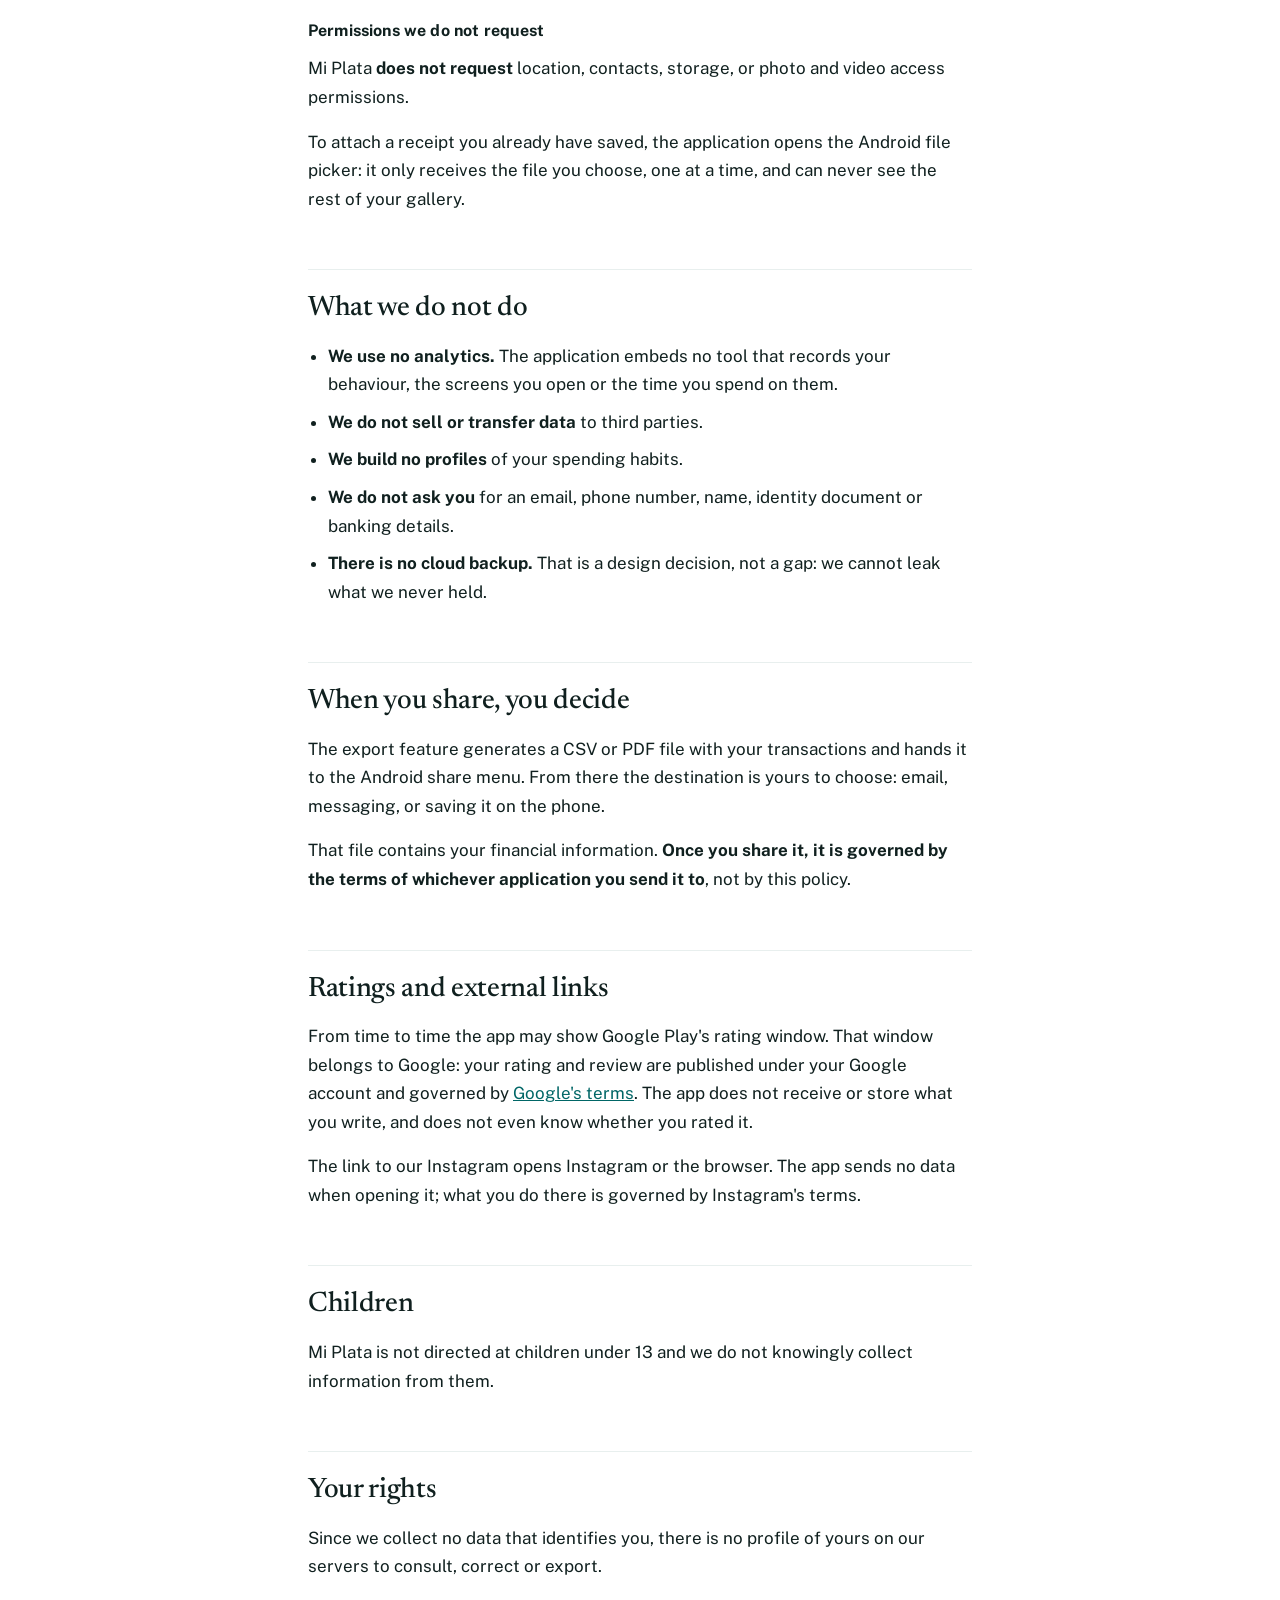
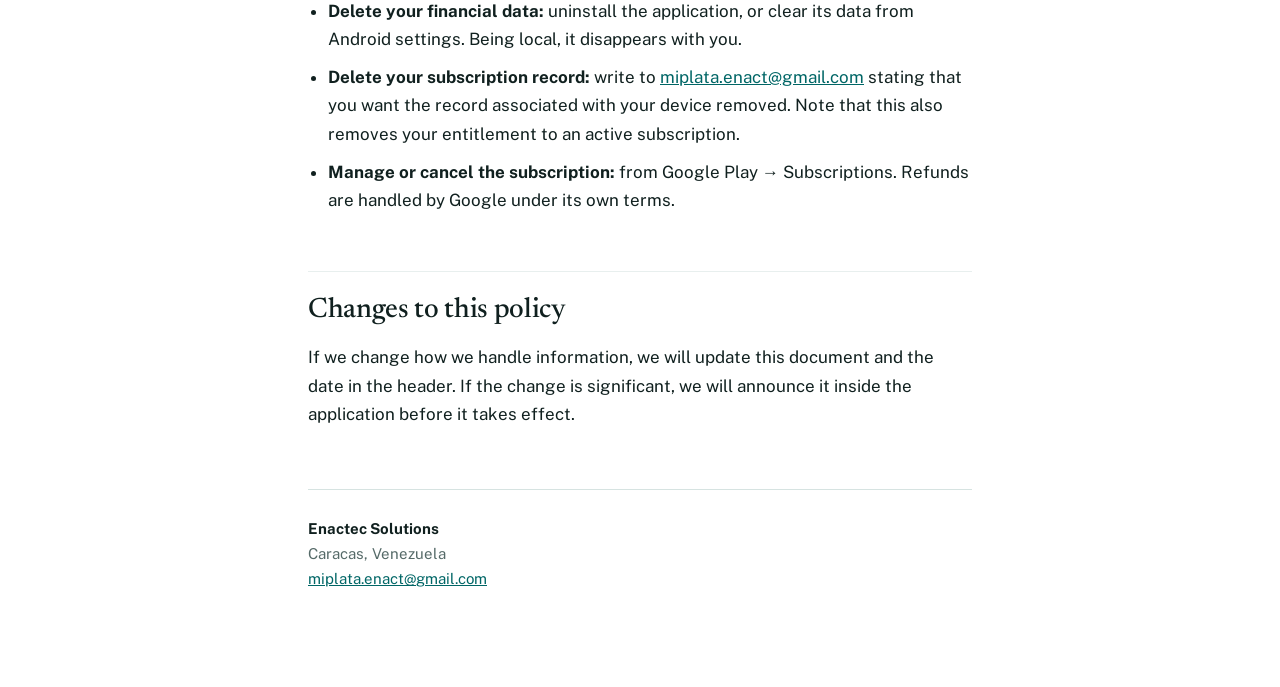
==== commit 406304e7: "docs: drop the notifications permission from the English policy" ====
--- a/en/index.html
+++ b/en/index.html
@@ -84,7 +84,6 @@
     <tbody>
       <tr><td><strong>Camera</strong></td><td>Scanning price tags and photographing receipts</td><td>Text recognition happens <strong>on the phone</strong>. Scanner images are never stored or sent.</td></tr>
       <tr><td><strong>Fingerprint or face</strong></td><td>Locking the Finance tab</td><td>Android performs the check; the application only receives a yes or a no. We never see your fingerprint.</td></tr>
-      <tr><td><strong>Notifications</strong></td><td>Reminders for recurring payments and debts</td><td>Generated on your phone.</td></tr>
       <tr><td><strong>Internet</strong></td><td>Exchange rates and subscription status</td><td>—</td></tr>
     </tbody>
   </table>
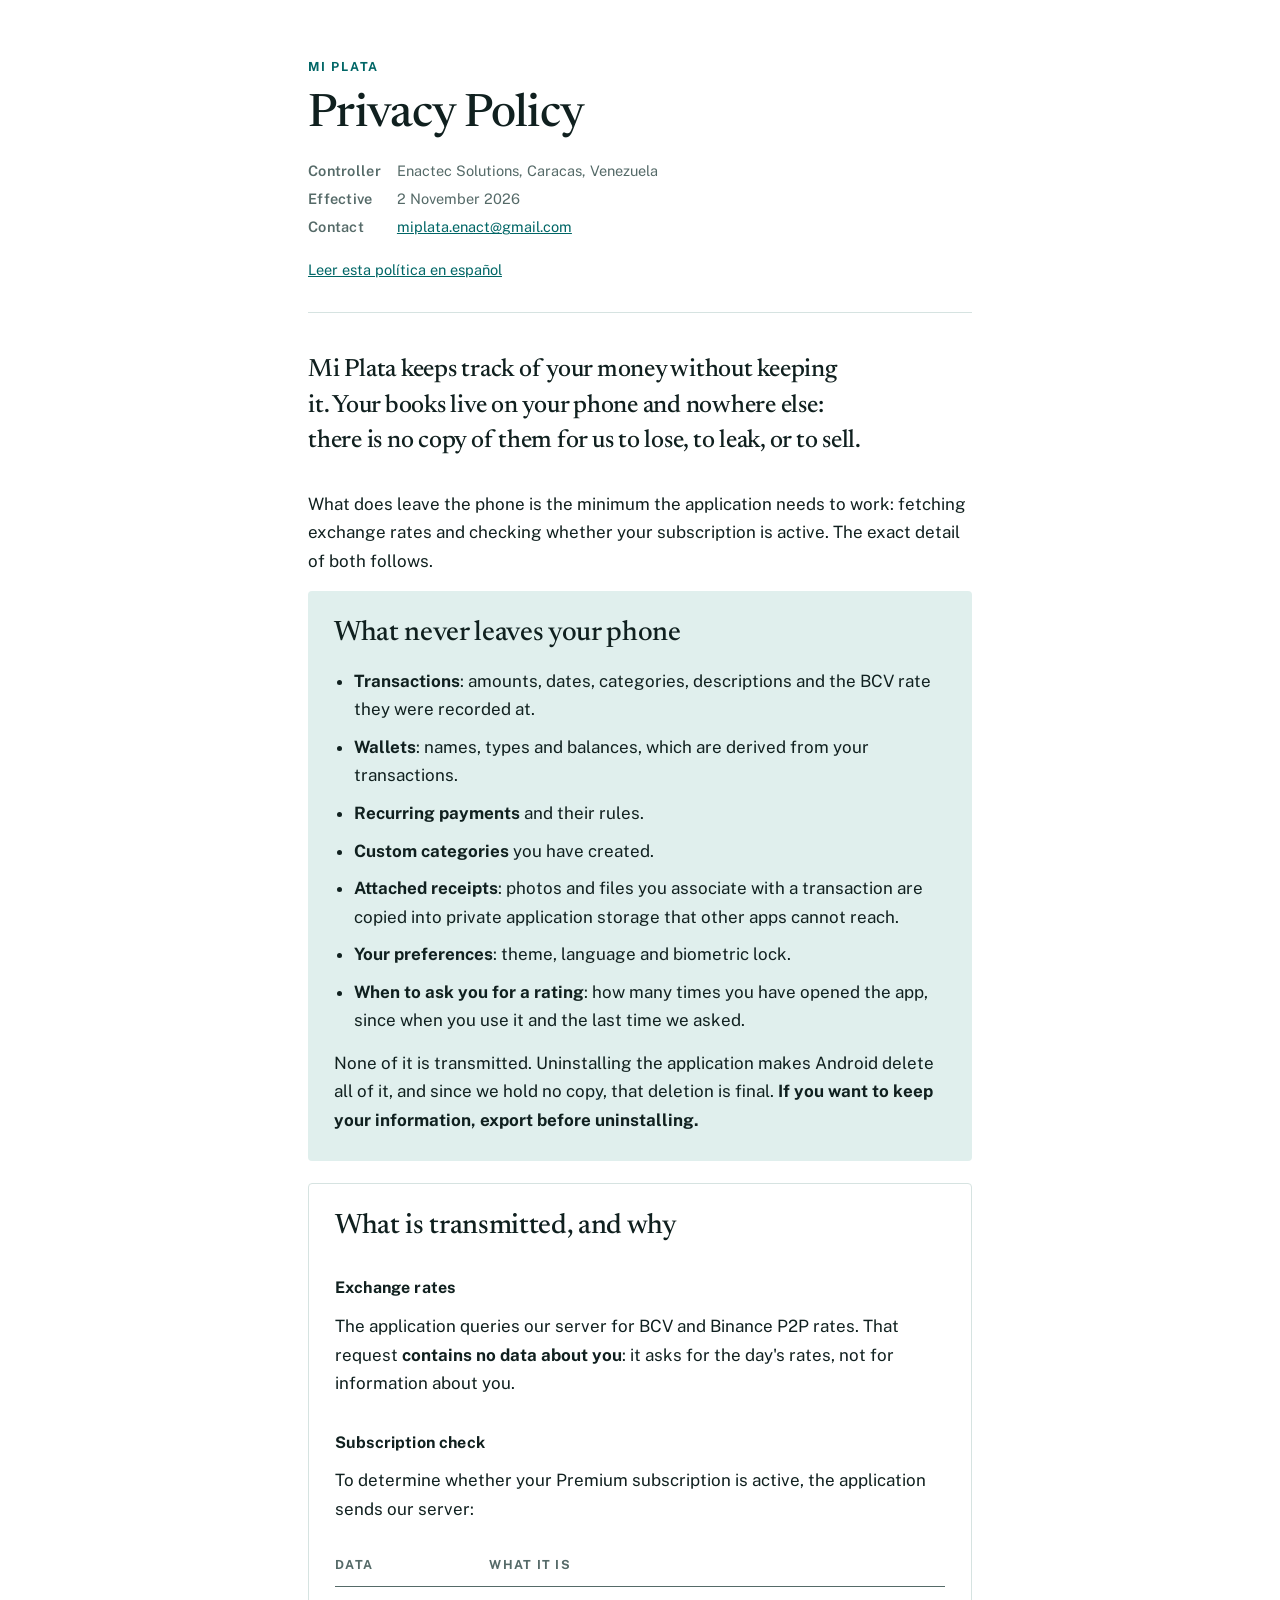
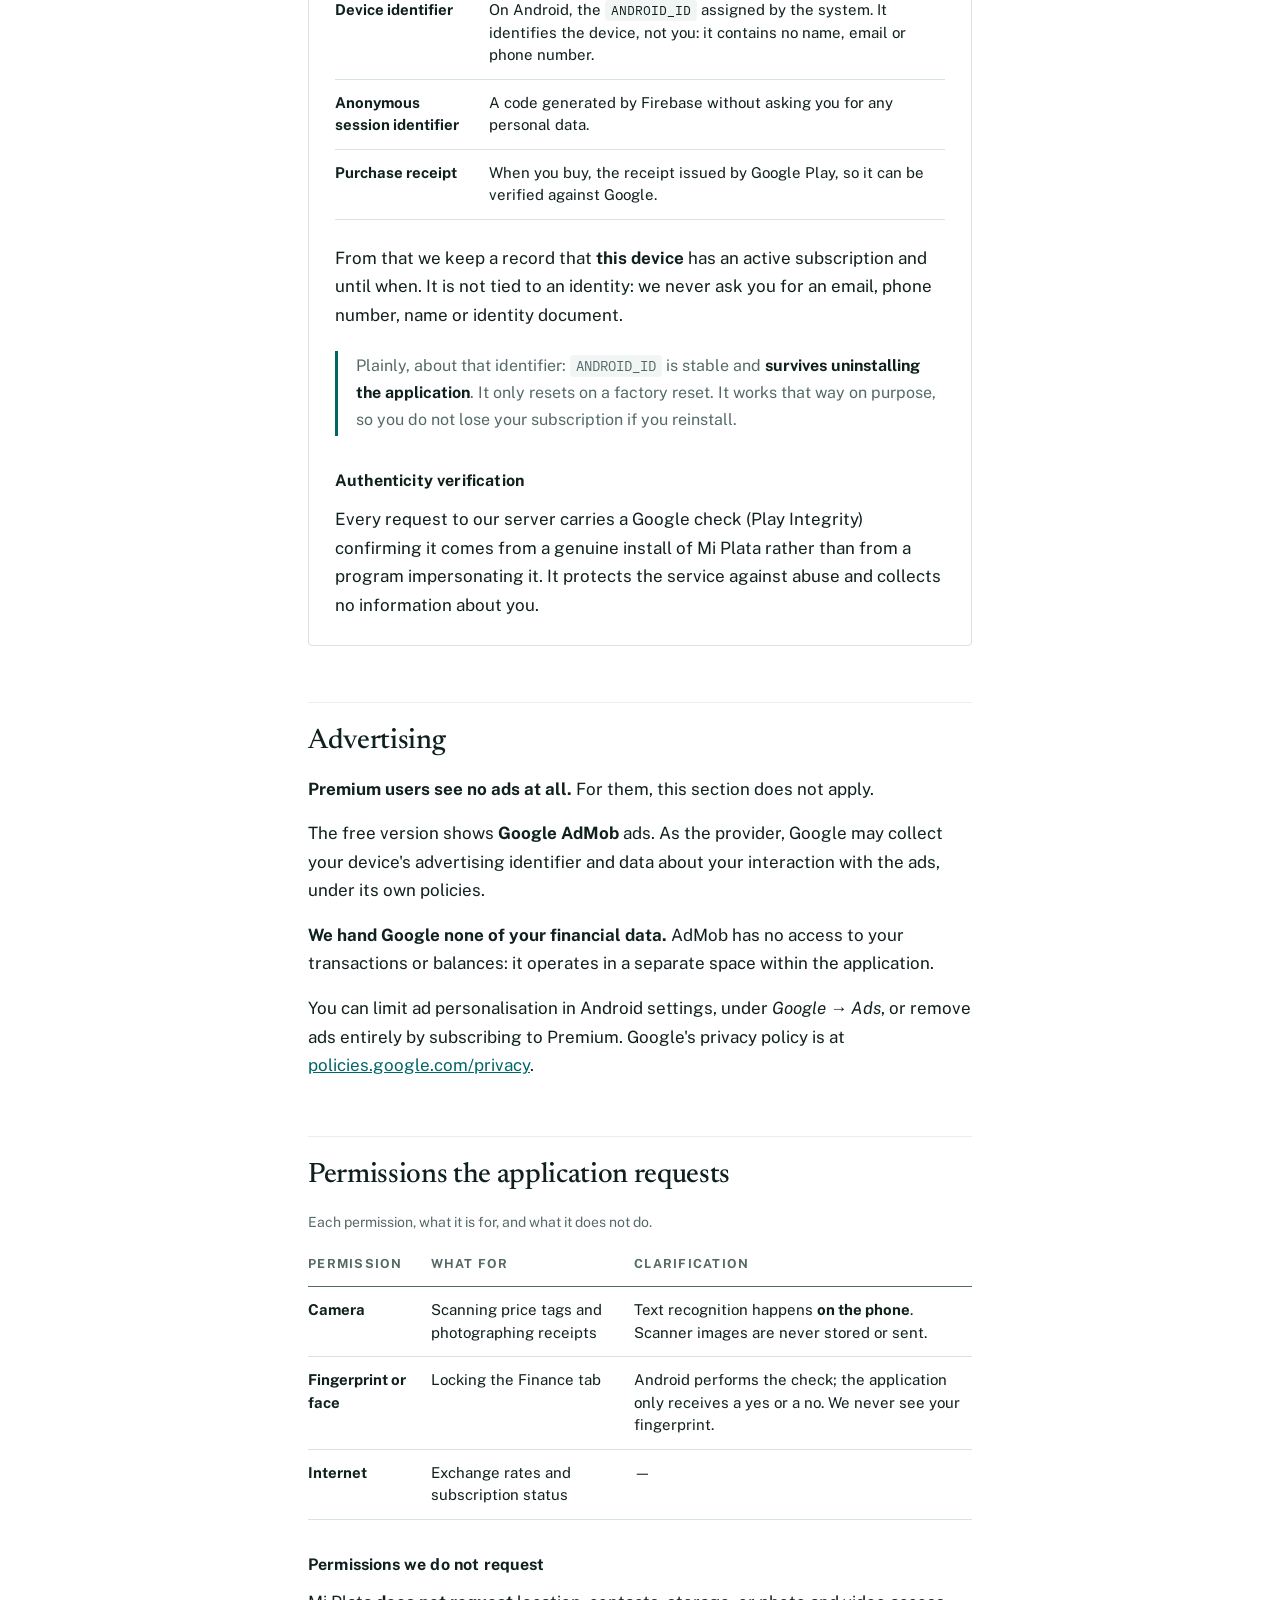
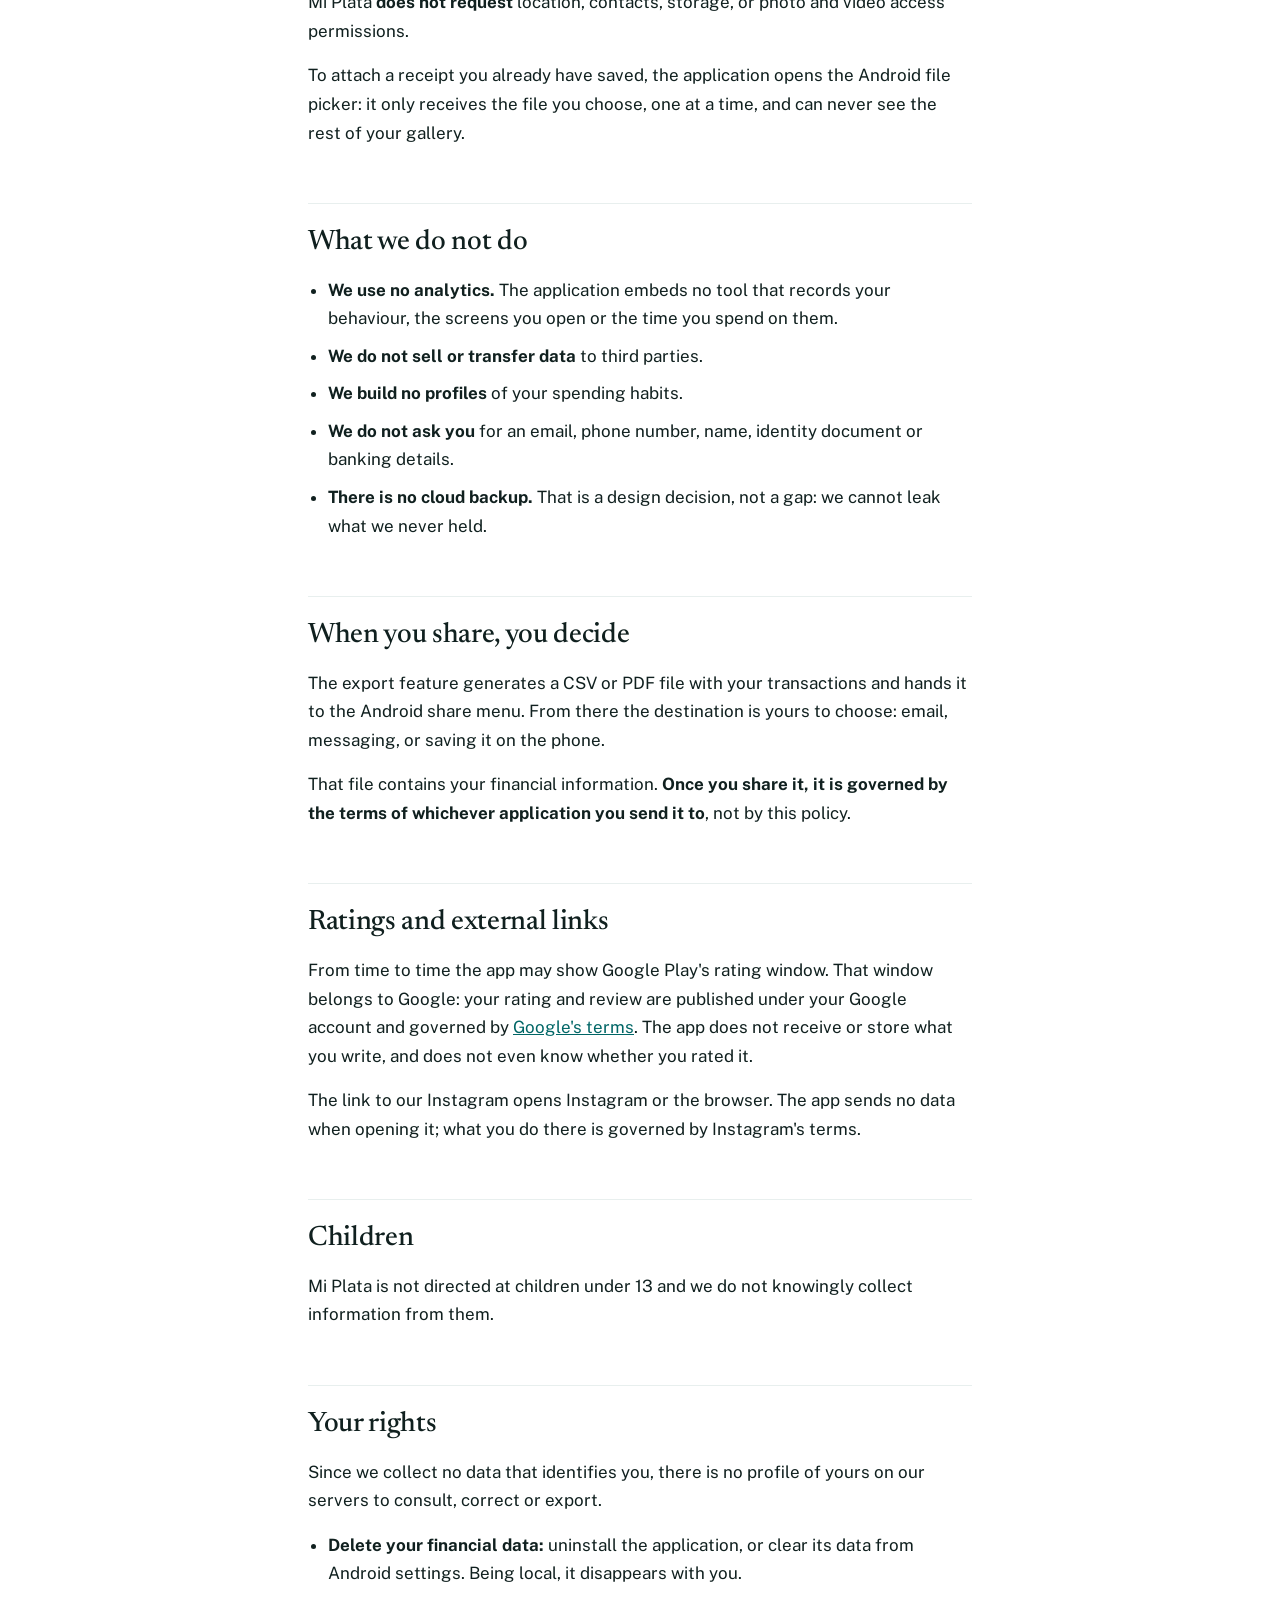
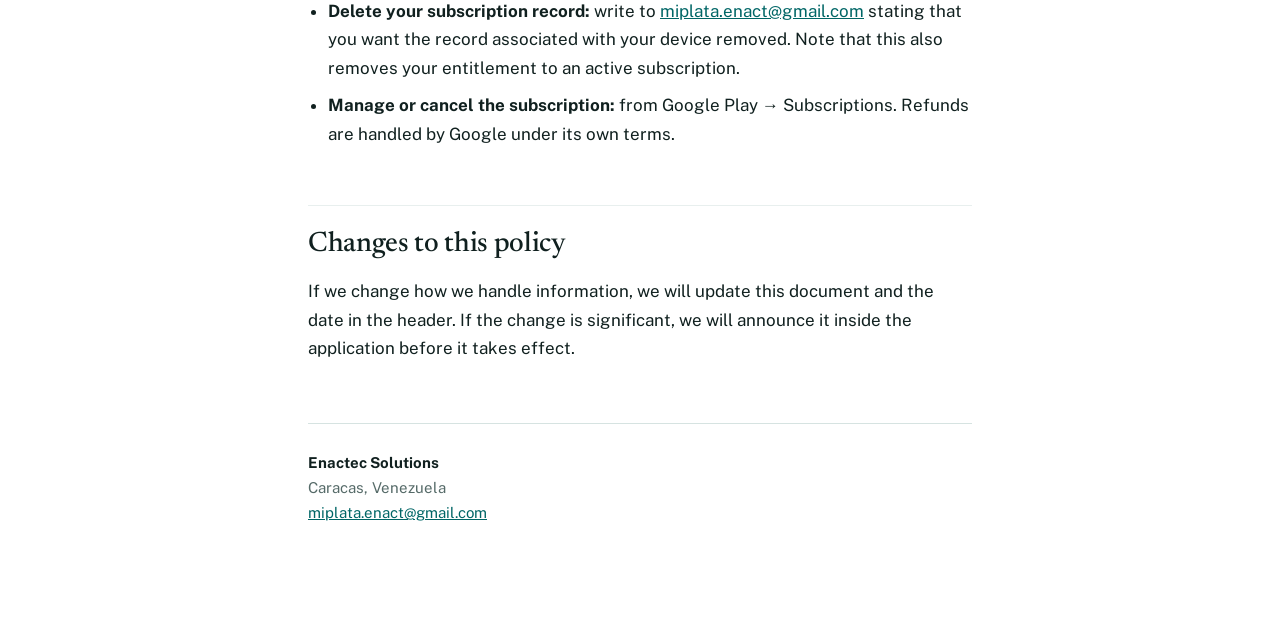
==== commit 02e7da80: "docs: drop the fiados funtion" ====
--- a/en/index.html
+++ b/en/index.html
@@ -18,7 +18,7 @@
   <h1>Privacy Policy</h1>
   <dl>
     <dt>Controller</dt><dd>Enactec Solutions, Caracas, Venezuela</dd>
-    <dt>Effective</dt><dd>29 October 2026</dd>
+    <dt>Effective</dt><dd>2 November 2026</dd>
     <dt>Contact</dt><dd><a href="mailto:miplata.enact@gmail.com">miplata.enact@gmail.com</a></dd>
   </dl>
   <p class="lang"><a href="../">Leer esta política en español</a></p>
@@ -33,7 +33,6 @@
   <ul>
     <li><strong>Transactions</strong>: amounts, dates, categories, descriptions and the BCV rate they were recorded at.</li>
     <li><strong>Wallets</strong>: names, types and balances, which are derived from your transactions.</li>
-    <li><strong>Debts</strong>: the names of people you owe or who owe you, and the amounts.</li>
     <li><strong>Recurring payments</strong> and their rules.</li>
     <li><strong>Custom categories</strong> you have created.</li>
     <li><strong>Attached receipts</strong>: photos and files you associate with a transaction are copied into private application storage that other apps cannot reach.</li>
@@ -73,7 +72,7 @@
 <h2>Advertising</h2>
 <p><strong>Premium users see no ads at all.</strong> For them, this section does not apply.</p>
 <p>The free version shows <strong>Google AdMob</strong> ads. As the provider, Google may collect your device's advertising identifier and data about your interaction with the ads, under its own policies.</p>
-<p><strong>We hand Google none of your financial data.</strong> AdMob has no access to your transactions, balances or debts: it operates in a separate space within the application.</p>
+<p><strong>We hand Google none of your financial data.</strong> AdMob has no access to your transactions or balances: it operates in a separate space within the application.</p>
 <p>You can limit ad personalisation in Android settings, under <em>Google → Ads</em>, or remove ads entirely by subscribing to Premium. Google's privacy policy is at <a href="https://policies.google.com/privacy" rel="noopener">policies.google.com/privacy</a>.</p>
 
 <h2>Permissions the application requests</h2>
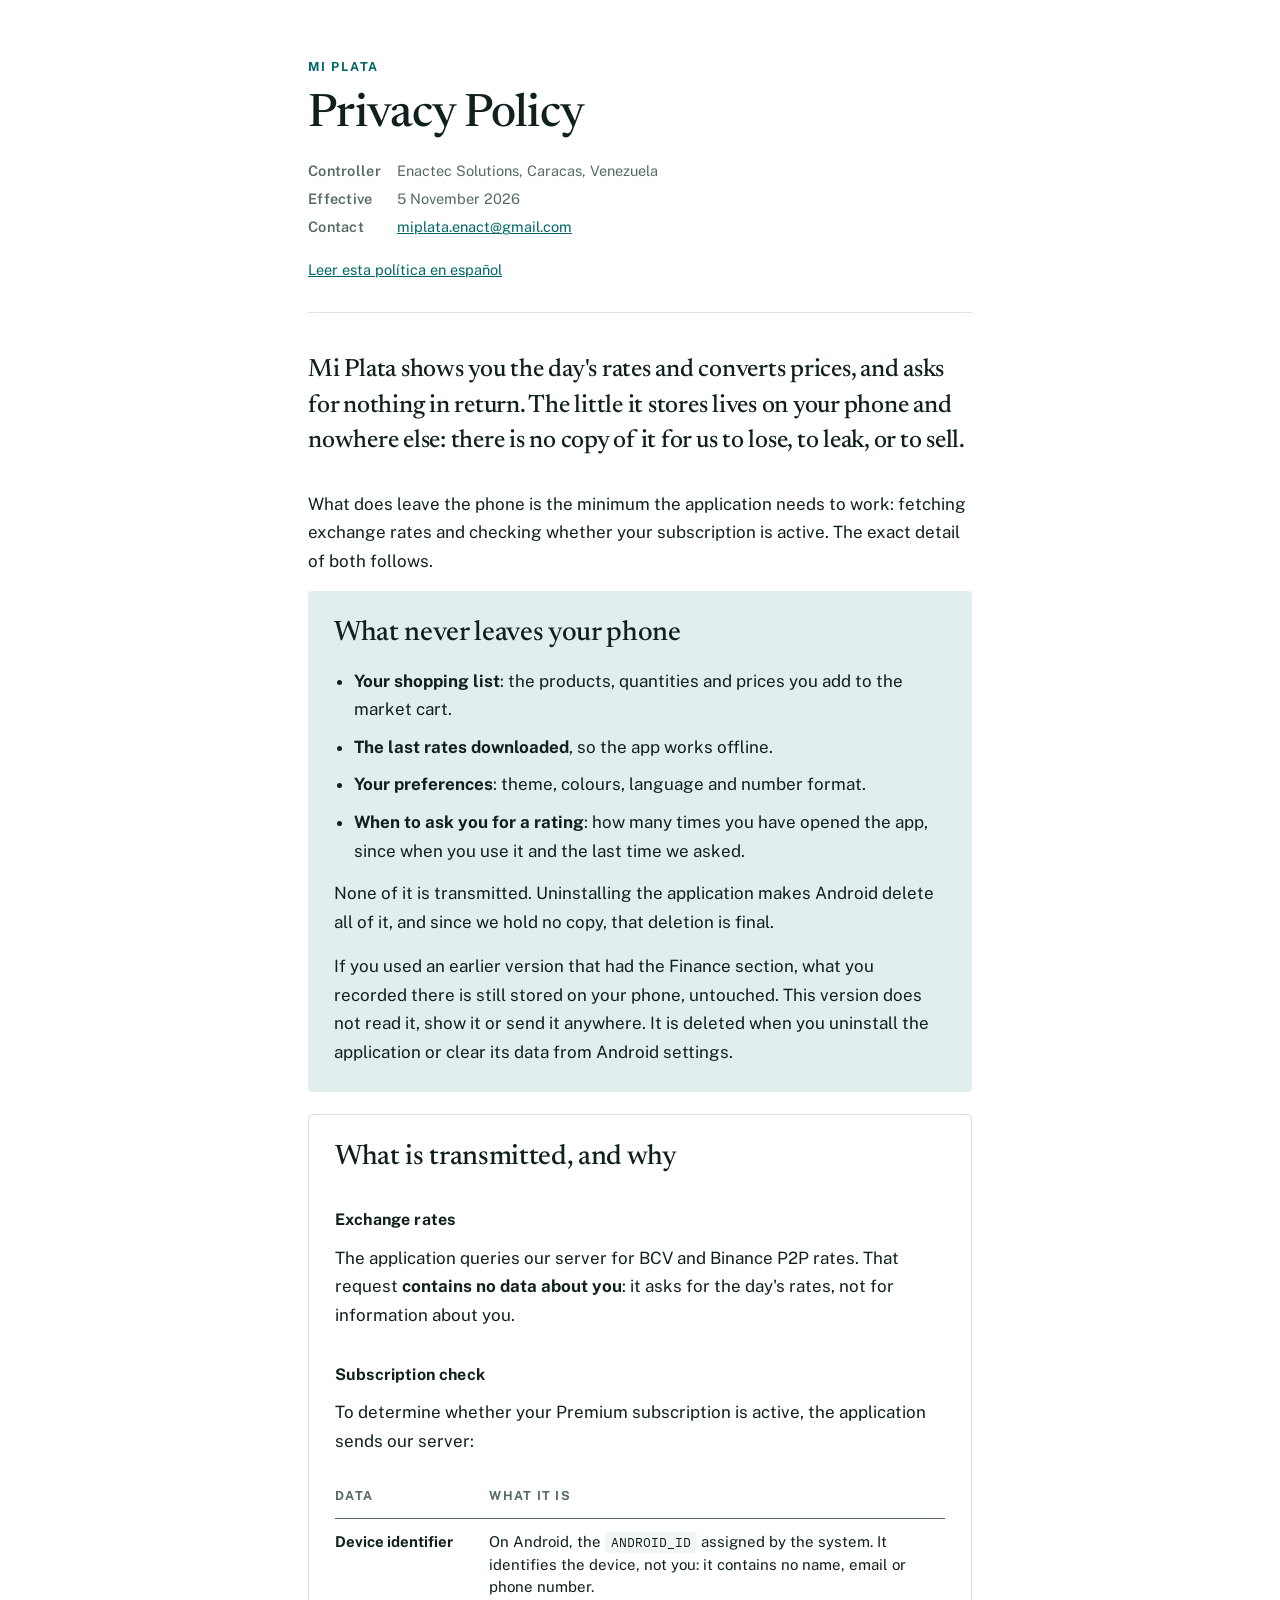
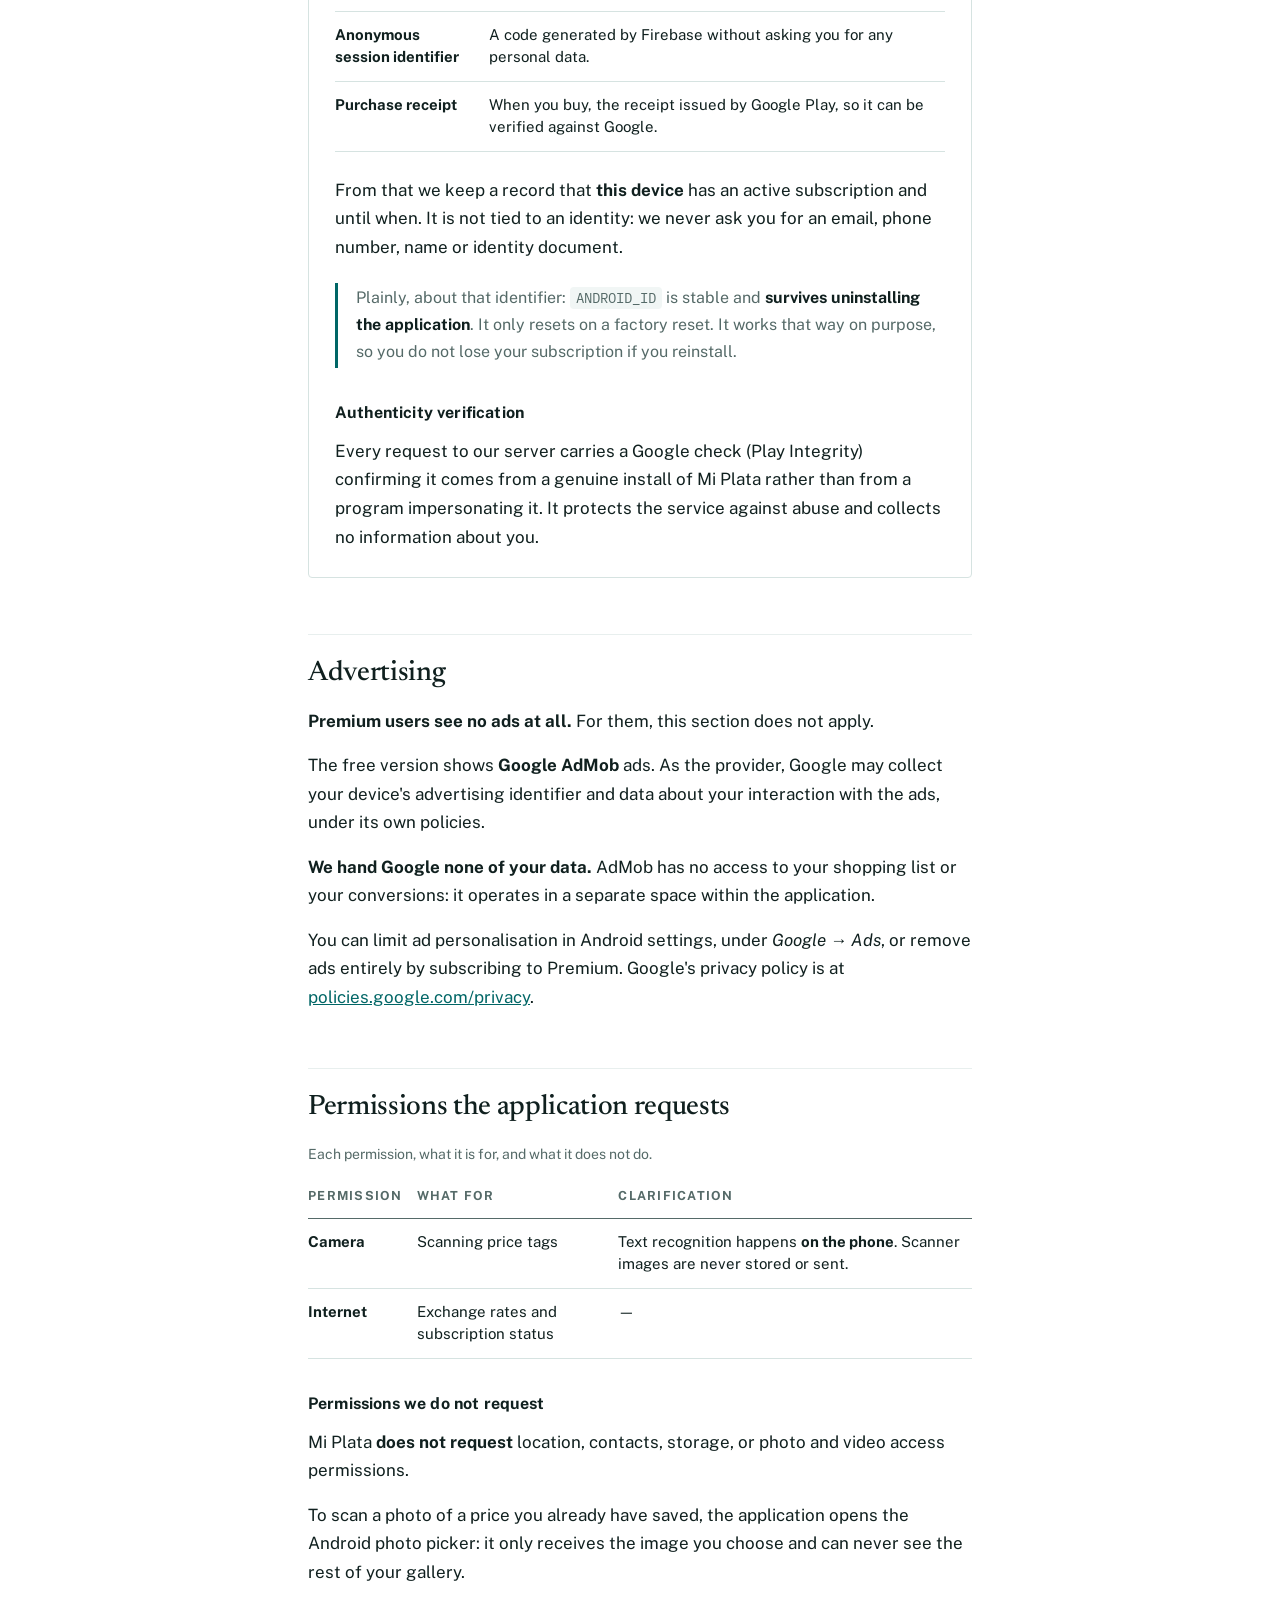
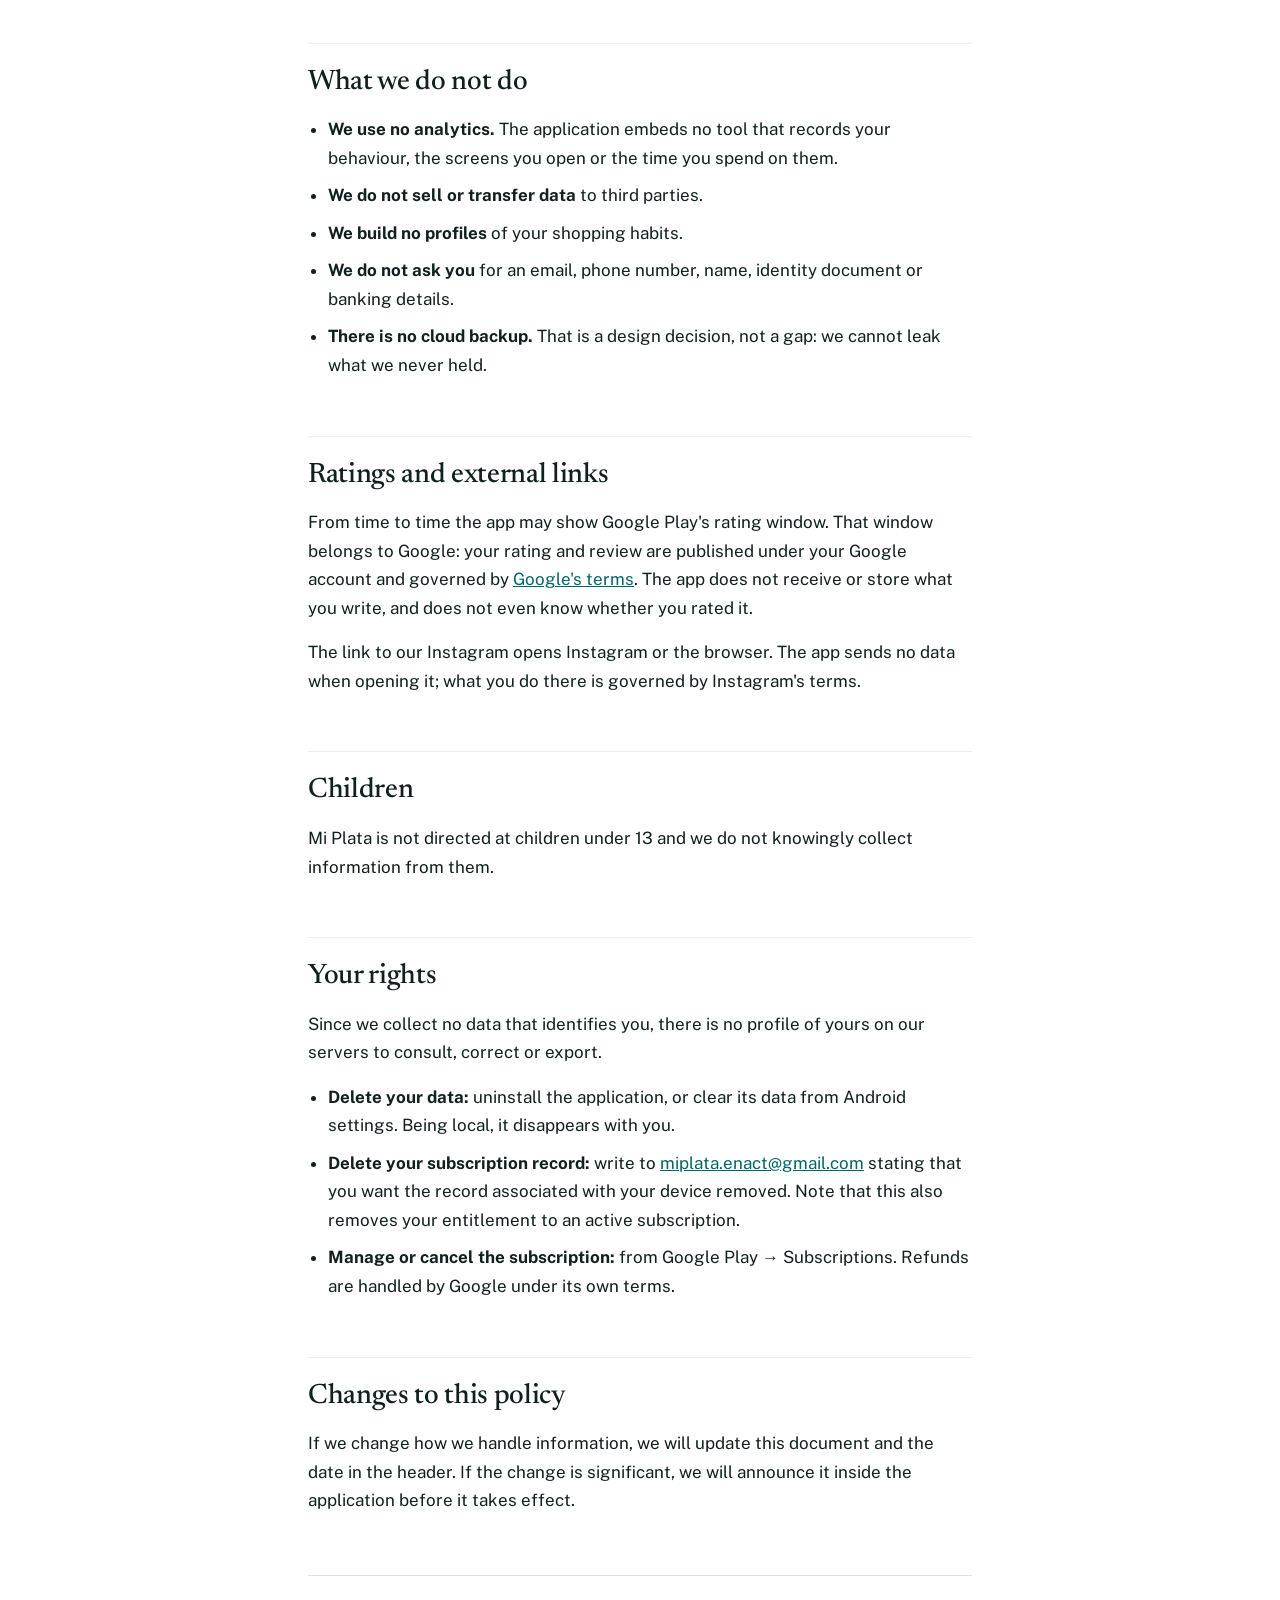
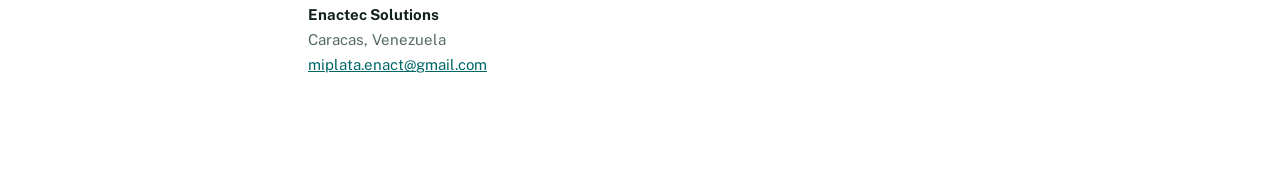
==== commit 7e61a4aa: "docs(policy): describe the app without the finance module Version 1.4.0 removes the ledger, receipts" ====
--- a/en/index.html
+++ b/en/index.html
@@ -4,7 +4,7 @@
 <meta charset="utf-8">
 <meta name="viewport" content="width=device-width, initial-scale=1">
 <title>Privacy Policy — Mi Plata</title>
-<meta name="description" content="Mi Plata privacy policy. Your financial data never leaves your phone.">
+<meta name="description" content="Mi Plata privacy policy. Your data stays on your phone.">
 <link rel="preconnect" href="https://fonts.googleapis.com">
 <link rel="preconnect" href="https://fonts.gstatic.com" crossorigin>
 <link rel="stylesheet" href="https://fonts.googleapis.com/css2?family=Newsreader:wght@400;500&family=Public+Sans:wght@400;600;700&family=IBM+Plex+Mono:wght@400&display=swap">
@@ -18,28 +18,26 @@
   <h1>Privacy Policy</h1>
   <dl>
     <dt>Controller</dt><dd>Enactec Solutions, Caracas, Venezuela</dd>
-    <dt>Effective</dt><dd>2 November 2026</dd>
+    <dt>Effective</dt><dd>5 November 2026</dd>
     <dt>Contact</dt><dd><a href="mailto:miplata.enact@gmail.com">miplata.enact@gmail.com</a></dd>
   </dl>
   <p class="lang"><a href="../">Leer esta política en español</a></p>
 </header>
 
-<p class="thesis">Mi Plata keeps track of your money without keeping it. Your books live on your phone and nowhere else: there is no copy of them for us to lose, to leak, or to sell.</p>
+<p class="thesis">Mi Plata shows you the day's rates and converts prices, and asks for nothing in return. The little it stores lives on your phone and nowhere else: there is no copy of it for us to lose, to leak, or to sell.</p>
 
 <p>What does leave the phone is the minimum the application needs to work: fetching exchange rates and checking whether your subscription is active. The exact detail of both follows.</p>
 
 <section class="stays">
   <h2>What never leaves your phone</h2>
   <ul>
-    <li><strong>Transactions</strong>: amounts, dates, categories, descriptions and the BCV rate they were recorded at.</li>
-    <li><strong>Wallets</strong>: names, types and balances, which are derived from your transactions.</li>
-    <li><strong>Recurring payments</strong> and their rules.</li>
-    <li><strong>Custom categories</strong> you have created.</li>
-    <li><strong>Attached receipts</strong>: photos and files you associate with a transaction are copied into private application storage that other apps cannot reach.</li>
-    <li><strong>Your preferences</strong>: theme, language and biometric lock.</li>
+    <li><strong>Your shopping list</strong>: the products, quantities and prices you add to the market cart.</li>
+    <li><strong>The last rates downloaded</strong>, so the app works offline.</li>
+    <li><strong>Your preferences</strong>: theme, colours, language and number format.</li>
     <li><strong>When to ask you for a rating</strong>: how many times you have opened the app, since when you use it and the last time we asked.</li>
   </ul>
-  <p>None of it is transmitted. Uninstalling the application makes Android delete all of it, and since we hold no copy, that deletion is final. <strong>If you want to keep your information, export before uninstalling.</strong></p>
+  <p>None of it is transmitted. Uninstalling the application makes Android delete all of it, and since we hold no copy, that deletion is final.</p>
+  <p>If you used an earlier version that had the Finance section, what you recorded there is still stored on your phone, untouched. This version does not read it, show it or send it anywhere. It is deleted when you uninstall the application or clear its data from Android settings.</p>
 </section>
 
 <section class="leaves">
@@ -72,7 +70,7 @@
 <h2>Advertising</h2>
 <p><strong>Premium users see no ads at all.</strong> For them, this section does not apply.</p>
 <p>The free version shows <strong>Google AdMob</strong> ads. As the provider, Google may collect your device's advertising identifier and data about your interaction with the ads, under its own policies.</p>
-<p><strong>We hand Google none of your financial data.</strong> AdMob has no access to your transactions or balances: it operates in a separate space within the application.</p>
+<p><strong>We hand Google none of your data.</strong> AdMob has no access to your shopping list or your conversions: it operates in a separate space within the application.</p>
 <p>You can limit ad personalisation in Android settings, under <em>Google → Ads</em>, or remove ads entirely by subscribing to Premium. Google's privacy policy is at <a href="https://policies.google.com/privacy" rel="noopener">policies.google.com/privacy</a>.</p>
 
 <h2>Permissions the application requests</h2>
@@ -81,8 +79,7 @@
     <caption>Each permission, what it is for, and what it does not do.</caption>
     <thead><tr><th scope="col">Permission</th><th scope="col">What for</th><th scope="col">Clarification</th></tr></thead>
     <tbody>
-      <tr><td><strong>Camera</strong></td><td>Scanning price tags and photographing receipts</td><td>Text recognition happens <strong>on the phone</strong>. Scanner images are never stored or sent.</td></tr>
-      <tr><td><strong>Fingerprint or face</strong></td><td>Locking the Finance tab</td><td>Android performs the check; the application only receives a yes or a no. We never see your fingerprint.</td></tr>
+      <tr><td><strong>Camera</strong></td><td>Scanning price tags</td><td>Text recognition happens <strong>on the phone</strong>. Scanner images are never stored or sent.</td></tr>
       <tr><td><strong>Internet</strong></td><td>Exchange rates and subscription status</td><td>—</td></tr>
     </tbody>
   </table>
@@ -90,20 +87,16 @@
 
 <h3>Permissions we do not request</h3>
 <p>Mi Plata <strong>does not request</strong> location, contacts, storage, or photo and video access permissions.</p>
-<p>To attach a receipt you already have saved, the application opens the Android file picker: it only receives the file you choose, one at a time, and can never see the rest of your gallery.</p>
+<p>To scan a photo of a price you already have saved, the application opens the Android photo picker: it only receives the image you choose and can never see the rest of your gallery.</p>
 
 <h2>What we do not do</h2>
 <ul>
   <li><strong>We use no analytics.</strong> The application embeds no tool that records your behaviour, the screens you open or the time you spend on them.</li>
   <li><strong>We do not sell or transfer data</strong> to third parties.</li>
-  <li><strong>We build no profiles</strong> of your spending habits.</li>
+  <li><strong>We build no profiles</strong> of your shopping habits.</li>
   <li><strong>We do not ask you</strong> for an email, phone number, name, identity document or banking details.</li>
   <li><strong>There is no cloud backup.</strong> That is a design decision, not a gap: we cannot leak what we never held.</li>
 </ul>
-
-<h2>When you share, you decide</h2>
-<p>The export feature generates a CSV or PDF file with your transactions and hands it to the Android share menu. From there the destination is yours to choose: email, messaging, or saving it on the phone.</p>
-<p>That file contains your financial information. <strong>Once you share it, it is governed by the terms of whichever application you send it to</strong>, not by this policy.</p>
 
 <h2>Ratings and external links</h2>
 <p>From time to time the app may show Google Play's rating window. That window belongs to Google: your rating and review are published under your Google account and governed by <a href="https://policies.google.com/privacy">Google's terms</a>. The app does not receive or store what you write, and does not even know whether you rated it.</p>
@@ -115,7 +108,7 @@
 <h2 id="eliminar-datos">Your rights</h2>
 <p>Since we collect no data that identifies you, there is no profile of yours on our servers to consult, correct or export.</p>
 <ul>
-  <li><strong>Delete your financial data:</strong> uninstall the application, or clear its data from Android settings. Being local, it disappears with you.</li>
+  <li><strong>Delete your data:</strong> uninstall the application, or clear its data from Android settings. Being local, it disappears with you.</li>
   <li><strong>Delete your subscription record:</strong> write to <a href="mailto:miplata.enact@gmail.com">miplata.enact@gmail.com</a> stating that you want the record associated with your device removed. Note that this also removes your entitlement to an active subscription.</li>
   <li><strong>Manage or cancel the subscription:</strong> from Google Play → Subscriptions. Refunds are handled by Google under its own terms.</li>
 </ul>
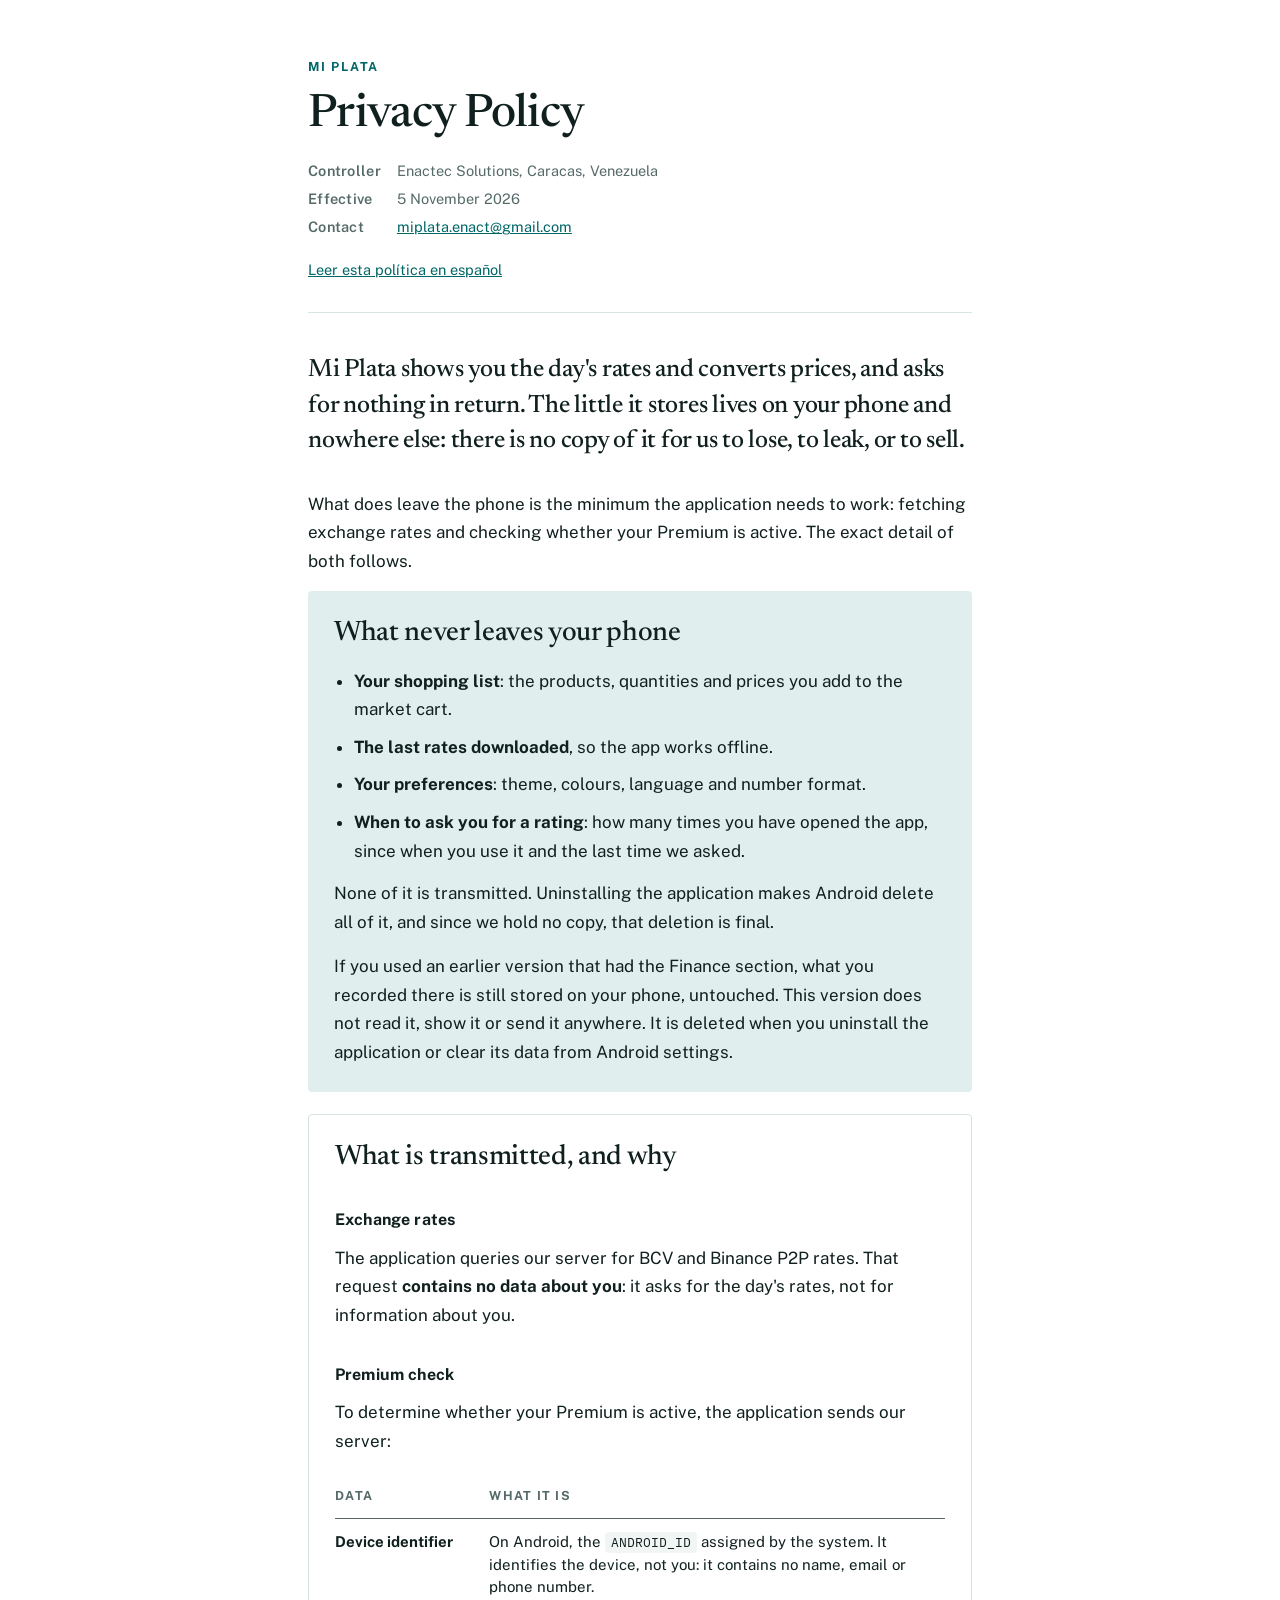
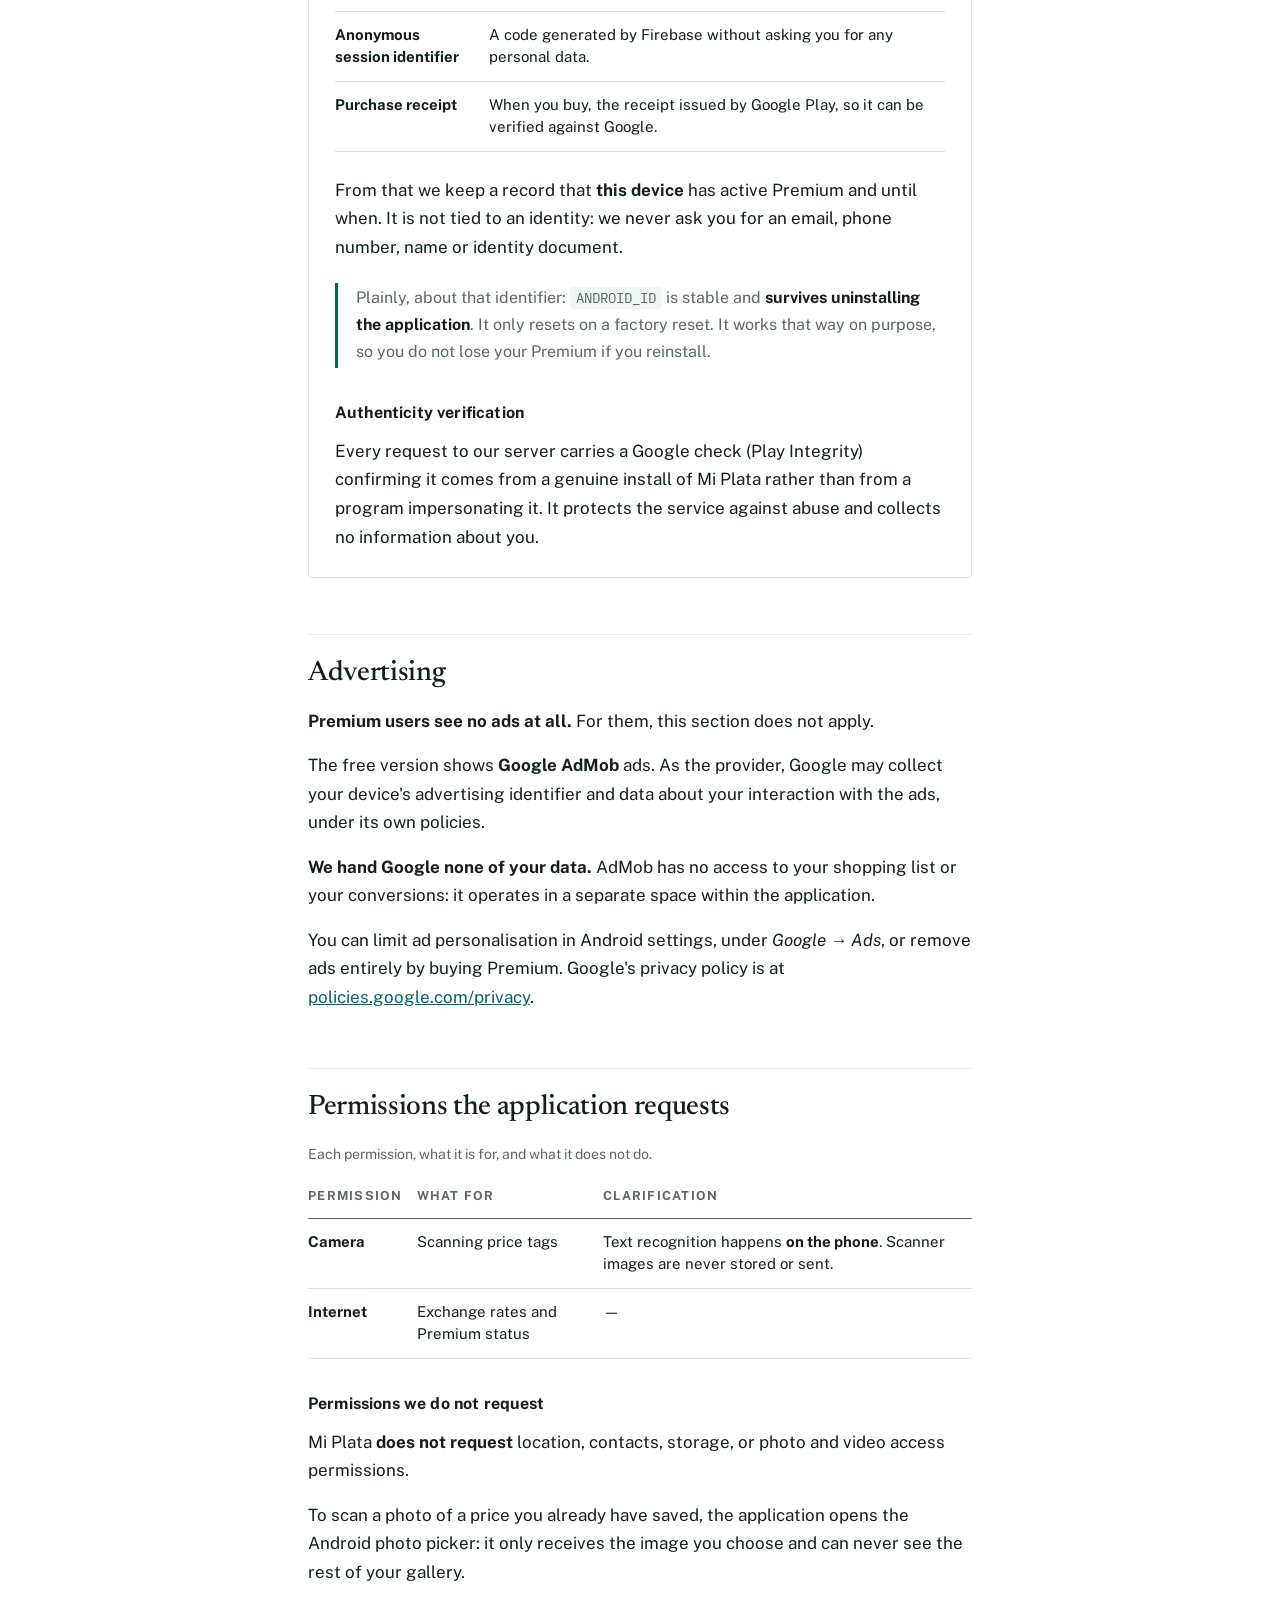
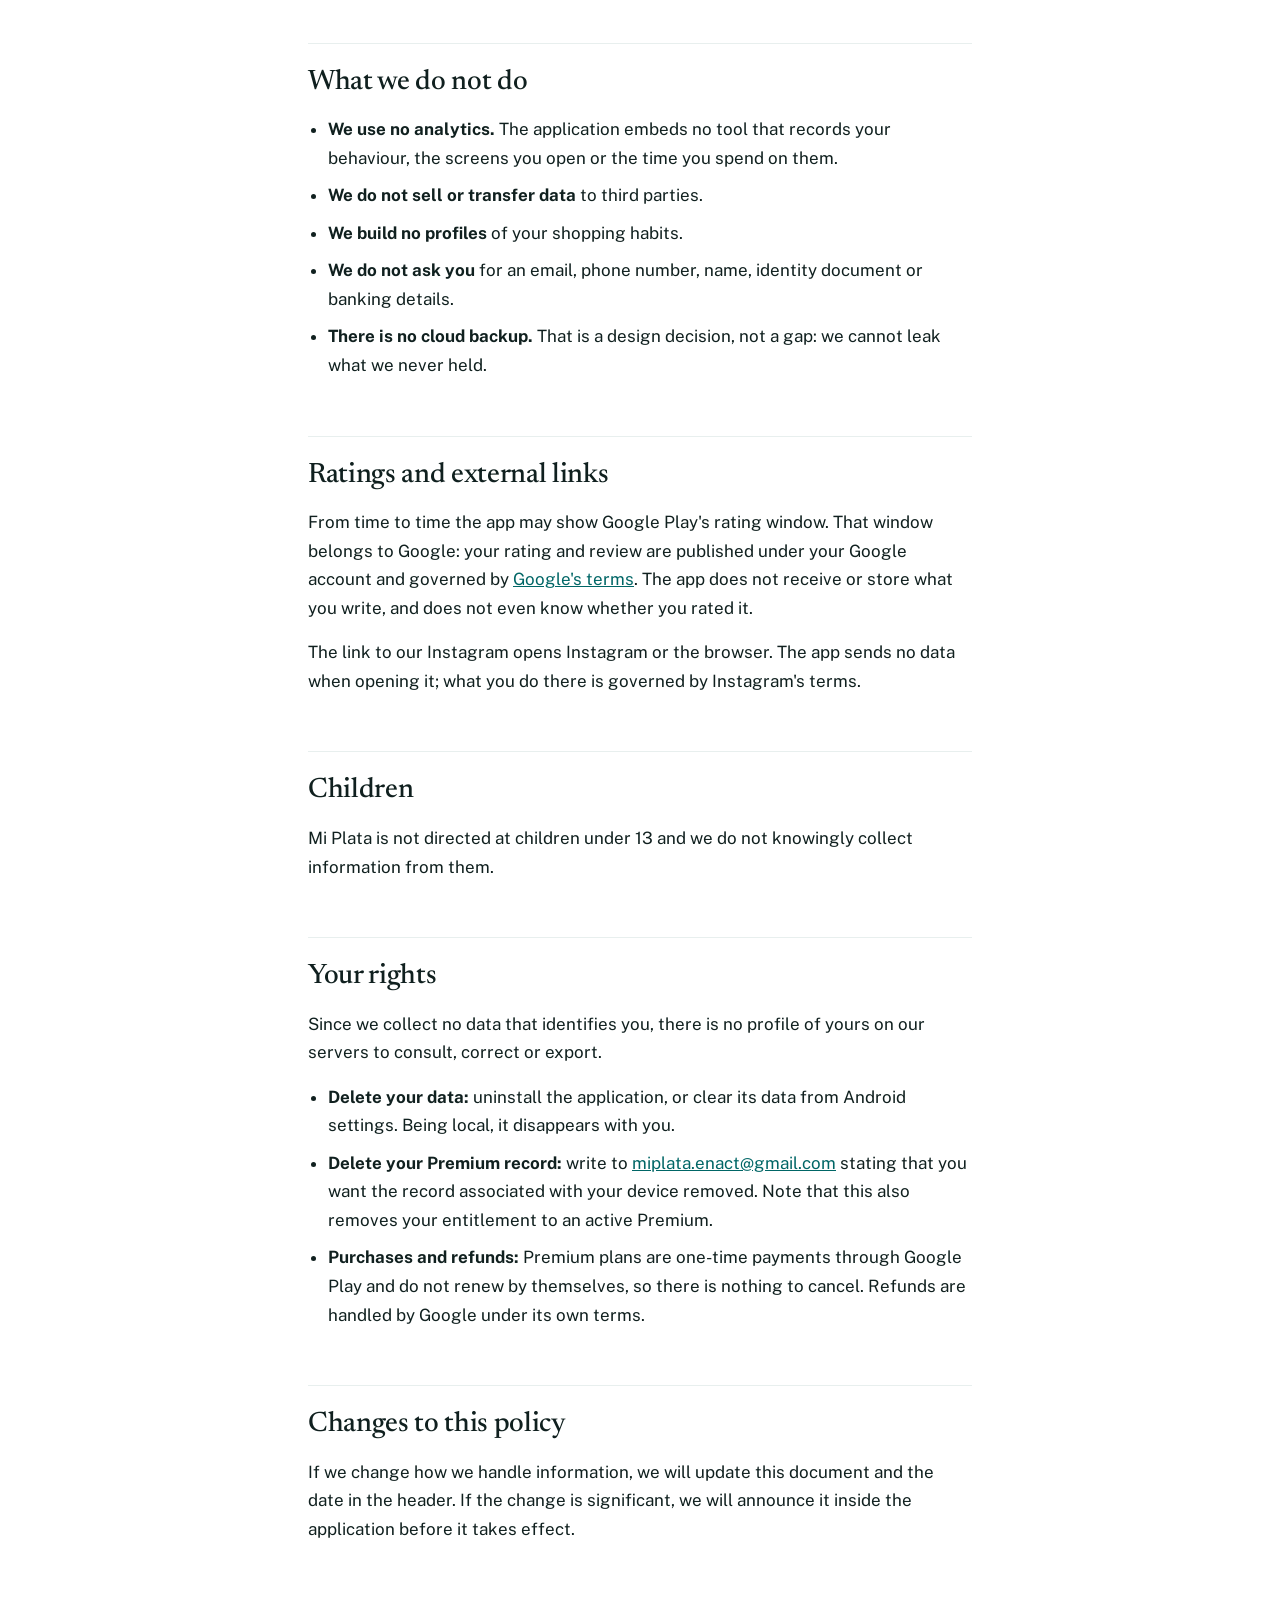
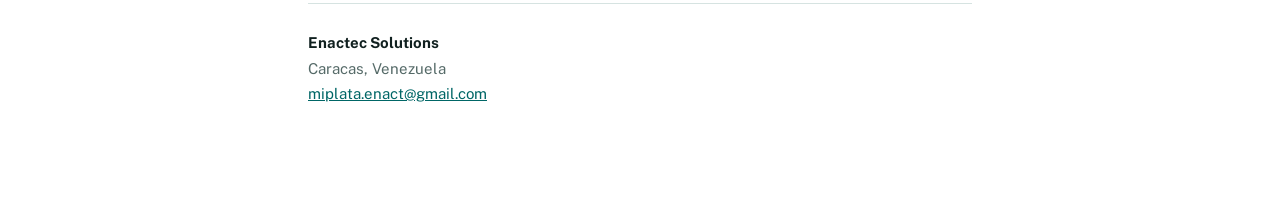
==== commit c2653ebd: "docs(policy): stop calling Premium a subscription Premium plans are one-time Google Play purchases t" ====
--- a/en/index.html
+++ b/en/index.html
@@ -26,7 +26,7 @@
 
 <p class="thesis">Mi Plata shows you the day's rates and converts prices, and asks for nothing in return. The little it stores lives on your phone and nowhere else: there is no copy of it for us to lose, to leak, or to sell.</p>
 
-<p>What does leave the phone is the minimum the application needs to work: fetching exchange rates and checking whether your subscription is active. The exact detail of both follows.</p>
+<p>What does leave the phone is the minimum the application needs to work: fetching exchange rates and checking whether your Premium is active. The exact detail of both follows.</p>
 
 <section class="stays">
   <h2>What never leaves your phone</h2>
@@ -46,8 +46,8 @@
   <h3>Exchange rates</h3>
   <p>The application queries our server for BCV and Binance P2P rates. That request <strong>contains no data about you</strong>: it asks for the day's rates, not for information about you.</p>
 
-  <h3>Subscription check</h3>
-  <p>To determine whether your Premium subscription is active, the application sends our server:</p>
+  <h3>Premium check</h3>
+  <p>To determine whether your Premium is active, the application sends our server:</p>
   <div class="table-scroll">
     <table>
       <thead><tr><th scope="col">Data</th><th scope="col">What it is</th></tr></thead>
@@ -58,9 +58,9 @@
       </tbody>
     </table>
   </div>
-  <p>From that we keep a record that <strong>this device</strong> has an active subscription and until when. It is not tied to an identity: we never ask you for an email, phone number, name or identity document.</p>
+  <p>From that we keep a record that <strong>this device</strong> has active Premium and until when. It is not tied to an identity: we never ask you for an email, phone number, name or identity document.</p>
   <div class="aside">
-    <p>Plainly, about that identifier: <code>ANDROID_ID</code> is stable and <strong>survives uninstalling the application</strong>. It only resets on a factory reset. It works that way on purpose, so you do not lose your subscription if you reinstall.</p>
+    <p>Plainly, about that identifier: <code>ANDROID_ID</code> is stable and <strong>survives uninstalling the application</strong>. It only resets on a factory reset. It works that way on purpose, so you do not lose your Premium if you reinstall.</p>
   </div>
 
   <h3>Authenticity verification</h3>
@@ -71,7 +71,7 @@
 <p><strong>Premium users see no ads at all.</strong> For them, this section does not apply.</p>
 <p>The free version shows <strong>Google AdMob</strong> ads. As the provider, Google may collect your device's advertising identifier and data about your interaction with the ads, under its own policies.</p>
 <p><strong>We hand Google none of your data.</strong> AdMob has no access to your shopping list or your conversions: it operates in a separate space within the application.</p>
-<p>You can limit ad personalisation in Android settings, under <em>Google → Ads</em>, or remove ads entirely by subscribing to Premium. Google's privacy policy is at <a href="https://policies.google.com/privacy" rel="noopener">policies.google.com/privacy</a>.</p>
+<p>You can limit ad personalisation in Android settings, under <em>Google → Ads</em>, or remove ads entirely by buying Premium. Google's privacy policy is at <a href="https://policies.google.com/privacy" rel="noopener">policies.google.com/privacy</a>.</p>
 
 <h2>Permissions the application requests</h2>
 <div class="table-scroll">
@@ -80,7 +80,7 @@
     <thead><tr><th scope="col">Permission</th><th scope="col">What for</th><th scope="col">Clarification</th></tr></thead>
     <tbody>
       <tr><td><strong>Camera</strong></td><td>Scanning price tags</td><td>Text recognition happens <strong>on the phone</strong>. Scanner images are never stored or sent.</td></tr>
-      <tr><td><strong>Internet</strong></td><td>Exchange rates and subscription status</td><td>—</td></tr>
+      <tr><td><strong>Internet</strong></td><td>Exchange rates and Premium status</td><td>—</td></tr>
     </tbody>
   </table>
 </div>
@@ -109,8 +109,8 @@
 <p>Since we collect no data that identifies you, there is no profile of yours on our servers to consult, correct or export.</p>
 <ul>
   <li><strong>Delete your data:</strong> uninstall the application, or clear its data from Android settings. Being local, it disappears with you.</li>
-  <li><strong>Delete your subscription record:</strong> write to <a href="mailto:miplata.enact@gmail.com">miplata.enact@gmail.com</a> stating that you want the record associated with your device removed. Note that this also removes your entitlement to an active subscription.</li>
-  <li><strong>Manage or cancel the subscription:</strong> from Google Play → Subscriptions. Refunds are handled by Google under its own terms.</li>
+  <li><strong>Delete your Premium record:</strong> write to <a href="mailto:miplata.enact@gmail.com">miplata.enact@gmail.com</a> stating that you want the record associated with your device removed. Note that this also removes your entitlement to an active Premium.</li>
+  <li><strong>Purchases and refunds:</strong> Premium plans are one-time payments through Google Play and do not renew by themselves, so there is nothing to cancel. Refunds are handled by Google under its own terms.</li>
 </ul>
 
 <h2>Changes to this policy</h2>
